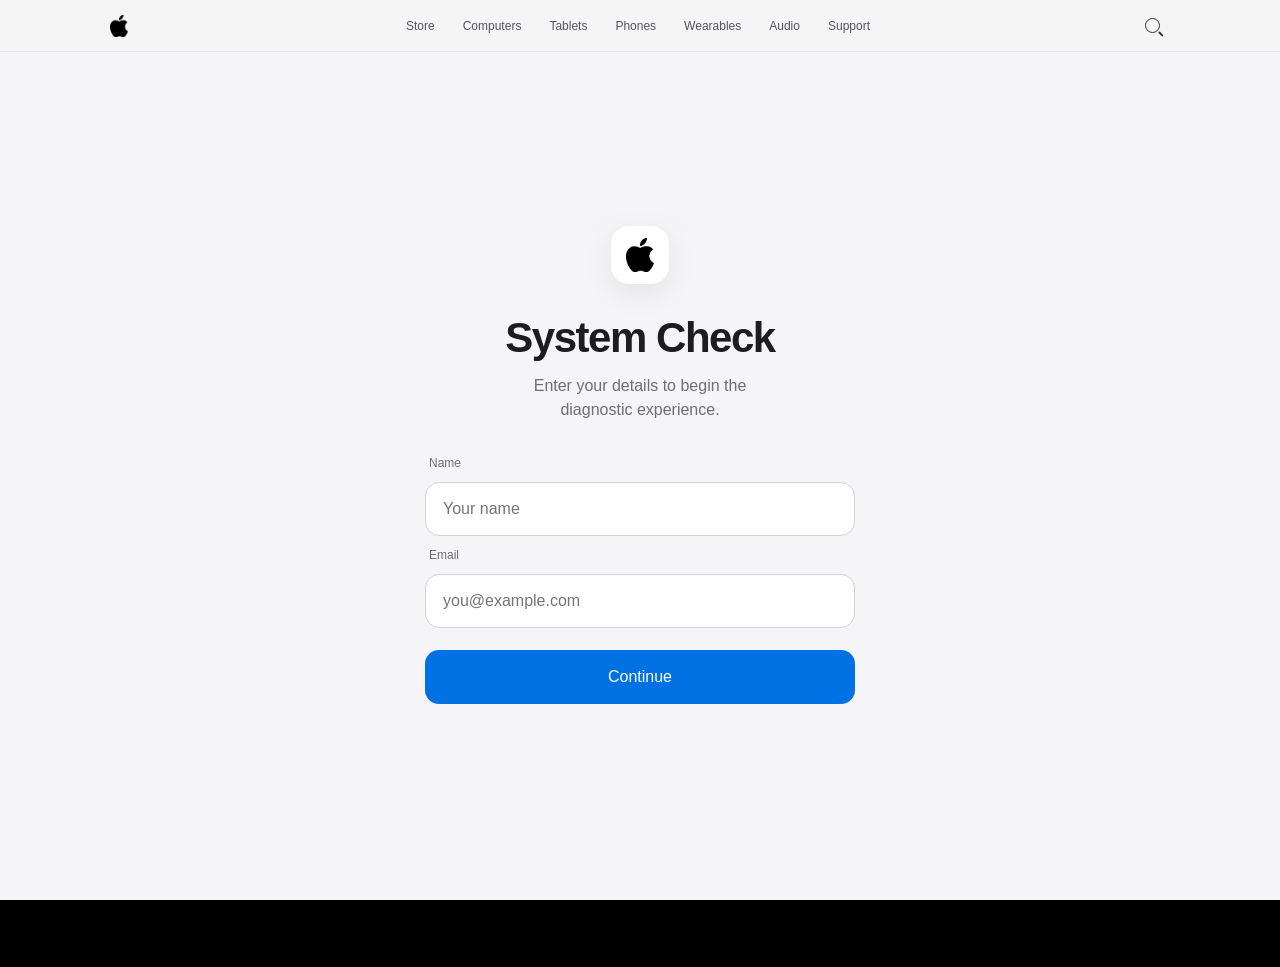
==== ani.html @ 7ab5774b "first commit" ====
<!DOCTYPE html>
<html lang="en">

<head>

<meta charset="UTF-8">
<meta name="viewport" content="width=device-width, initial-scale=1.0">

<title>System Diagnostic</title>

<link rel="icon" type="image/png" href="title.png">


<style>

/* =========================================================
   RESET
========================================================= */

* {
    margin: 0;
    padding: 0;
    box-sizing: border-box;
}

html,
body {
    width: 100%;
    min-height: 100%;
}

body {
    font-family:
        -apple-system,
        BlinkMacSystemFont,
        "SF Pro Display",
        "SF Pro Text",
        "Segoe UI",
        sans-serif;

    background: #000;
    color: #fff;

    overflow-x: hidden;
}


/* =========================================================
   FRONT PAGE / INTRO
========================================================= */

#intro {
    position: fixed;

    inset: 0;

    z-index: 1000;

    display: flex;
    align-items: center;
    justify-content: center;

    background: #f5f5f7;

    color: #1d1d1f;

    transition:
        opacity .8s ease,
        transform 1s cubic-bezier(.22,1,.36,1),
        visibility .8s;

    overflow-y: auto;
}

#intro.hide {
    opacity: 0;

    visibility: hidden;

    transform: scale(1.04);

    pointer-events: none;
}


/* =========================================================
   FRONT PAGE NAVIGATION
========================================================= */

.nav {
    position: absolute;

    top: 0;
    left: 0;
    right: 0;

    z-index: 1100;

    height: 52px;

    background: rgba(245,245,247,.78);

    border-bottom:
        1px solid rgba(0,0,0,.08);

    backdrop-filter: blur(20px);
    -webkit-backdrop-filter: blur(20px);
}

.nav-inner {
    width: min(100%, 1100px);

    height: 100%;

    margin: auto;

    padding: 0 20px;

    display: flex;

    align-items: center;

    justify-content: space-between;
}

.nav .brand {
    display: flex;

    align-items: center;

    width: 30px;

    text-decoration: none;
}

.nav .brand img {
    width: 18px;
    height: 22px;

    object-fit: contain;

    display: block;
}

.nav-links {
    display: flex;

    align-items: center;

    gap: 28px;
}

.nav-links a,
.mobile-menu a {
    color: #55555a;

    text-decoration: none;

    font-size: 12px;

    transition:
        color .2s ease;
}

.nav-links a:hover,
.mobile-menu a:hover {
    color: #000;
}

.nav-actions {
    display: flex;

    align-items: center;

    gap: 4px;
}

.nav-button {
    width: 34px;
    height: 34px;

    border: 0;

    background: transparent;

    display: grid;

    place-items: center;

    cursor: pointer;

    border-radius: 50%;

    transition:
        background .2s ease;
}

.nav-button:hover {
    background: rgba(0,0,0,.06);
}


/* =========================================================
   SEARCH ICON
========================================================= */

.search-icon {
    position: relative;

    width: 15px;
    height: 15px;

    border:
        1.5px solid #333;

    border-radius: 50%;
}

.search-icon::after {
    content: "";

    position: absolute;

    width: 6px;
    height: 1.5px;

    background: #333;

    right: -5px;
    bottom: -2px;

    transform: rotate(45deg);

    border-radius: 2px;
}


/* =========================================================
   MENU ICON
========================================================= */

.menu-icon {
    position: relative;

    width: 17px;
    height: 12px;
}

.menu-icon::before,
.menu-icon::after {
    content: "";

    position: absolute;

    left: 0;

    width: 17px;
    height: 1.5px;

    background: #333;

    border-radius: 2px;

    transition:
        transform .3s ease,
        top .3s ease;
}

.menu-icon::before {
    top: 2px;
}

.menu-icon::after {
    top: 9px;
}


/* MENU OPEN */

.nav-button.active .menu-icon::before {
    top: 5px;

    transform: rotate(45deg);
}

.nav-button.active .menu-icon::after {
    top: 5px;

    transform: rotate(-45deg);
}


/* =========================================================
   MOBILE MENU
========================================================= */

.mobile-menu {
    position: absolute;

    top: 52px;
    left: 0;
    right: 0;

    z-index: 1050;

    background:
        rgba(250,250,252,.97);

    backdrop-filter: blur(25px);
    -webkit-backdrop-filter: blur(25px);

    border-bottom:
        1px solid rgba(0,0,0,.08);

    padding:
        10px 22px 22px;

    display: flex;

    flex-direction: column;

    opacity: 0;

    visibility: hidden;

    transform:
        translateY(-12px);

    pointer-events: none;

    transition:
        opacity .3s ease,
        transform .3s ease,
        visibility .3s ease;
}

.mobile-menu.open {
    opacity: 1;

    visibility: visible;

    transform:
        translateY(0);

    pointer-events: auto;
}

.mobile-menu a {
    padding: 15px 4px;

    font-size: 17px;

    color: #1d1d1f;

    border-bottom:
        1px solid rgba(0,0,0,.07);
}

.mobile-menu a:last-child {
    border-bottom: none;
}


/* =========================================================
   SEARCH PANEL
========================================================= */

.search-panel {
    position: absolute;

    inset: 0;

    z-index: 1200;

    background:
        rgba(245,245,247,.88);

    backdrop-filter: blur(25px);
    -webkit-backdrop-filter: blur(25px);

    opacity: 0;

    visibility: hidden;

    transition:
        opacity .3s ease,
        visibility .3s ease;
}

.search-panel.open {
    opacity: 1;

    visibility: visible;
}

.search-container {
    width: min(100%, 700px);

    margin: auto;

    padding:
        70px 20px 30px;
}

.search-top {
    display: flex;

    align-items: center;

    gap: 10px;
}

.search-input {
    flex: 1;

    height: 52px;

    padding: 0 17px;

    border:
        1px solid #d2d2d7;

    border-radius: 14px;

    outline: none;

    background:
        rgba(255,255,255,.8);

    color: #1d1d1f;

    font-size: 16px;
}

.search-input::placeholder {
    color: #86868b;
}

.search-input:focus {
    border-color: #0071e3;

    box-shadow:
        0 0 0 3px rgba(0,113,227,.10);
}

.close-search {
    width: 42px;
    height: 42px;

    border: 0;

    border-radius: 50%;

    background:
        rgba(0,0,0,.06);

    color: #1d1d1f;

    font-size: 25px;

    cursor: pointer;
}

.search-results {
    padding-top: 20px;

    color: #6e6e73;

    font-size: 13px;
}


/* =========================================================
   INTRO CONTENT
========================================================= */

.intro-inner {
    width: min(90%, 430px);

    text-align: center;

    padding-top: 52px;
}

.intro-symbol {
    width: 58px;
    height: 58px;

    margin: 0 auto 30px;

    border-radius: 18px;

    display: grid;

    place-items: center;

    background: #fff;

    box-shadow:
        0 8px 30px rgba(0,0,0,.08);

    overflow: hidden;
}

.intro-symbol a {
    width: 100%;
    height: 100%;

    display: grid;

    place-items: center;
}

.intro-symbol img {
    width: 34px;
    height: 34px;

    object-fit: contain;

    display: block;
}

.intro-title {
    font-size:
        clamp(30px, 8vw, 42px);

    font-weight: 600;

    letter-spacing: -.035em;

    margin-bottom: 12px;
}

.intro-subtitle {
    color: #6e6e73;

    font-size: 16px;

    line-height: 1.5;

    margin-bottom: 34px;
}

.intro-form {
    display: flex;

    flex-direction: column;

    gap: 12px;

    text-align: left;
}

.input-label {
    font-size: 12px;

    color: #6e6e73;

    margin-left: 4px;
}

.intro-input {
    width: 100%;
    height: 54px;

    border:
        1px solid #d2d2d7;

    border-radius: 14px;

    background:
        rgba(255,255,255,.9);

    padding:
        0 17px;

    font-size: 16px;

    color: #1d1d1f;

    outline: none;

    transition:
        border-color .2s ease,
        box-shadow .2s ease;
}

.intro-input:focus {
    border-color: #0071e3;

    box-shadow:
        0 0 0 3px rgba(0,113,227,.12);
}

.continue-btn {
    width: 100%;
    height: 54px;

    margin-top: 10px;

    border: none;

    border-radius: 14px;

    background: #0071e3;

    color: #fff;

    font-size: 16px;

    font-weight: 500;

    cursor: pointer;

    transition:
        transform .2s ease,
        background .2s ease;
}

.continue-btn:hover {
    background: #0077ed;
}

.continue-btn:active {
    transform: scale(.98);
}

.privacy-note {
    margin-top: 22px;

    color: #86868b;

    font-size: 11px;

    line-height: 1.5;
}


/* =========================================================
   MAIN EXPERIENCE
========================================================= */

#experience {
    min-height: 100dvh;

    background:
        radial-gradient(
            circle at 50% 0%,
            #172033 0%,
            #080b11 38%,
            #030405 100%
        );

    opacity: 0;

    transition:
        opacity 1s ease;

    overflow: hidden;
}

#experience.show {
    opacity: 1;
}

.app {
    width: min(100%, 960px);

    min-height: 100dvh;

    margin: auto;

    padding:
        max(22px, env(safe-area-inset-top))
        18px
        max(30px, env(safe-area-inset-bottom));
}


/* =========================================================
   DIAGNOSTIC HEADER
========================================================= */

.app-header {
    display: flex;

    justify-content: space-between;

    align-items: center;

    padding:
        6px 0 22px;

    border-bottom:
        1px solid rgba(255,255,255,.07);
}

.app-header .brand {
    display: flex;

    align-items: center;

    gap: 10px;

    font-size: 12px;

    font-weight: 600;

    letter-spacing: .12em;

    color: #cfd5df;
}

.brand-icon {
    width: 27px;
    height: 27px;

    border-radius: 8px;

    display: grid;

    place-items: center;

    background:
        rgba(255,255,255,.08);

    font-size: 12px;
}

.session {
    font-family: monospace;

    font-size: 9px;

    color: #687180;
}


/* =========================================================
   WELCOME
========================================================= */

.welcome {
    padding:
        28px 0 20px;
}

.welcome small {
    display: block;

    margin-bottom: 7px;

    color: #697383;

    font-size: 10px;

    text-transform: uppercase;

    letter-spacing: .14em;
}

.welcome h1 {
    font-size:
        clamp(25px, 7vw, 40px);

    font-weight: 600;

    letter-spacing: -.035em;
}

.welcome h1 span {
    color: #dfe5ed;
}


/* =========================================================
   NETWORK
========================================================= */

.network {
    position: relative;

    width: 100%;
    height: 300px;

    border-radius: 24px;

    overflow: hidden;

    background:
        radial-gradient(
            circle at center,
            rgba(52,93,160,.14),
            transparent 60%
        );

    border:
        1px solid rgba(255,255,255,.07);

    box-shadow:
        inset 0 0 50px rgba(0,0,0,.25);
}

#networkCanvas {
    position: absolute;

    inset: 0;

    width: 100%;
    height: 100%;
}

.scanner {
    position: absolute;

    top: 0;

    left: -20%;

    width: 20%;
    height: 100%;

    background:
        linear-gradient(
            90deg,
            transparent,
            rgba(80,150,255,.08),
            rgba(80,150,255,.22),
            rgba(80,150,255,.08),
            transparent
        );

    filter: blur(4px);

    animation:
        scan 3.5s linear infinite;
}

@keyframes scan {

    from {
        left: -25%;
    }

    to {
        left: 105%;
    }

}

.network-label {
    position: absolute;

    left: 16px;
    bottom: 14px;

    font-family: monospace;

    font-size: 9px;

    color: #687384;

    letter-spacing: .1em;
}


/* =========================================================
   CARDS
========================================================= */

.cards {
    display: grid;

    grid-template-columns:
        repeat(2, 1fr);

    gap: 12px;

    margin-top: 12px;
}

.card {
    min-width: 0;

    border-radius: 20px;

    background:
        rgba(255,255,255,.045);

    border:
        1px solid rgba(255,255,255,.065);

    padding: 18px;

    backdrop-filter: blur(20px);

    -webkit-backdrop-filter: blur(20px);
}

.card-title {
    display: flex;

    justify-content: space-between;

    align-items: center;

    margin-bottom: 16px;

    color: #7d8795;

    font-size: 9px;

    font-weight: 600;

    letter-spacing: .13em;
}

.live-dot {
    width: 6px;
    height: 6px;

    border-radius: 50%;

    background: #ff4d4d;

    box-shadow:
        0 0 12px rgba(255,77,77,.8);

    animation:
        pulse 1.2s infinite;
}

@keyframes pulse {

    0%,
    100% {
        opacity: .4;

        transform:
            scale(.8);
    }

    50% {
        opacity: 1;

        transform:
            scale(1.15);
    }

}


/* =========================================================
   LOCATIONS
========================================================= */

.locations-card {
    grid-column: 1 / -1;
}

.location-item {
    display: flex;

    align-items: center;

    gap: 13px;

    padding:
        14px 0;

    border-bottom:
        1px solid rgba(255,255,255,.06);
}

.location-item:last-of-type {
    border-bottom: none;
}

.location-number {
    flex:
        0 0 34px;

    width: 34px;
    height: 34px;

    display: grid;

    place-items: center;

    border-radius: 10px;

    background:
        rgba(255,255,255,.06);

    color: #737d8c;

    font-family: monospace;

    font-size: 10px;
}

.location-info {
    flex: 1;

    min-width: 0;
}

.location-info strong {
    display: block;

    color: #e8ebef;

    font-size: 13px;

    font-weight: 500;

    margin-bottom: 4px;
}

.location-info span {
    display: block;

    color: #697382;

    font-size: 10px;

    white-space: nowrap;

    overflow: hidden;

    text-overflow: ellipsis;
}

.location-status {
    flex-shrink: 0;

    font-family: monospace;

    font-size: 8px;

    letter-spacing: .1em;

    color: #ff5555;
}

.simulation-note {
    margin-top: 12px;

    text-align: center;

    font-size: 9px;

    color: #4e5866;
}


/* =========================================================
   STATUS CARD
========================================================= */

.status-card {
    display: flex;

    flex-direction: column;

    justify-content: space-between;

    min-height: 160px;
}

.status-number {
    font-family: monospace;

    font-size:
        clamp(28px, 7vw, 42px);

    color: #f1f3f6;

    letter-spacing: -.05em;
}

.status-label {
    color: #6d7785;

    font-size: 10px;
}


/* =========================================================
   DIAGNOSTIC LOG
========================================================= */

.log-card {
    grid-column: 1 / -1;
}

.log {
    min-height: 140px;

    max-height: 190px;

    overflow: hidden;

    font-family: monospace;

    font-size: 10px;

    line-height: 1.8;

    color: #7f8997;
}

.log-line {
    animation:
        logIn .3s ease forwards;
}

.log-line.success {
    color: #78dca0;
}

.log-line.warning {
    color: #f1b75c;
}

.log-line.danger {
    color: #ff6464;
}

@keyframes logIn {

    from {
        opacity: 0;

        transform:
            translateY(5px);
    }

    to {
        opacity: 1;

        transform:
            translateY(0);
    }

}


/* =========================================================
   ALERT
========================================================= */

#alertModal {
    position: fixed;

    inset: 0;

    z-index: 900;

    display: flex;

    align-items: center;

    justify-content: center;

    padding: 20px;

    background:
        rgba(0,0,0,.72);

    backdrop-filter: blur(12px);

    -webkit-backdrop-filter: blur(12px);

    opacity: 0;

    visibility: hidden;

    transition:
        opacity .5s ease,
        visibility .5s ease;
}

#alertModal.show {
    opacity: 1;

    visibility: visible;
}

.alert-box {
    width: min(100%, 410px);

    padding:
        30px 24px 24px;

    border-radius: 25px;

    background:
        linear-gradient(
            145deg,
            #171b22,
            #090b0f
        );

    border:
        1px solid rgba(255,80,80,.25);

    box-shadow:
        0 30px 80px rgba(0,0,0,.55);

    text-align: center;

    transform:
        translateY(25px)
        scale(.96);

    transition:
        transform .6s
        cubic-bezier(.22,1,.36,1);
}

#alertModal.show .alert-box {
    transform:
        translateY(0)
        scale(1);
}

.alert-icon {
    width: 64px;
    height: 64px;

    margin:
        0 auto 18px;

    display: grid;

    place-items: center;

    border-radius: 20px;

    background:
        rgba(255,70,70,.1);

    border:
        1px solid rgba(255,70,70,.2);

    color: #ff5656;

    font-size: 27px;

    animation:
        alertPulse 1.5s infinite;
}

@keyframes alertPulse {

    0%,
    100% {
        box-shadow:
            0 0 0 0
            rgba(255,70,70,.15);
    }

    50% {
        box-shadow:
            0 0 0 14px
            rgba(255,70,70,0);
    }

}

.alert-box h2 {
    font-size: 23px;

    margin-bottom: 9px;

    letter-spacing: -.025em;
}

.alert-box p {
    color: #8a94a2;

    font-size: 12px;

    line-height: 1.6;

    margin-bottom: 18px;
}

.fake-location {
    padding: 13px;

    border-radius: 13px;

    background:
        rgba(255,255,255,.045);

    color: #cdd2da;

    font-family: monospace;

    font-size: 10px;

    margin-bottom: 16px;
}

.alert-warning {
    color: #666f7d;

    font-size: 9px;

    line-height: 1.5;

    margin-bottom: 18px;
}

.restart-btn {
    width: 100%;

    height: 48px;

    border: 0;

    border-radius: 13px;

    background: #f2f2f2;

    color: #111;

    font-size: 14px;

    font-weight: 600;

    cursor: pointer;

    transition:
        transform .2s ease;
}

.restart-btn:active {
    transform:
        scale(.97);
}


/* =========================================================
   DESKTOP
========================================================= */

@media (min-width: 700px) {

    .nav-links {
        display: flex;
    }

    #openMenu {
        display: none;
    }

    .mobile-menu {
        display: none;
    }

    .app {
        padding-left: 30px;

        padding-right: 30px;
    }

    .network {
        height: 360px;
    }

    .cards {
        grid-template-columns:
            1fr 1fr 1fr;
    }

    .locations-card {
        grid-column: span 2;
    }

    .log-card {
        grid-column: span 1;
    }

}


/* =========================================================
   MOBILE
========================================================= */

@media (max-width: 699px) {

    .nav-links {
        display: none;
    }

    .nav-inner {
        padding:
            0 15px;
    }

    .app {
        padding-left: 14px;

        padding-right: 14px;
    }

    .app-header {
        padding-bottom: 17px;
    }

    .welcome {
        padding:
            22px 2px 16px;
    }

    .network {
        height: 270px;

        border-radius: 20px;
    }

    .cards {
        grid-template-columns: 1fr;
    }

    .locations-card,
    .log-card {
        grid-column: auto;
    }

    .status-card {
        min-height: 130px;
    }

    .location-item {
        gap: 10px;
    }

    .location-number {
        flex-basis: 31px;

        width: 31px;
        height: 31px;
    }

    .location-status {
        font-size: 7px;
    }

    .intro-inner {
        width:
            min(88%, 400px);

        padding-top: 52px;
    }

    .intro-title {
        font-size: 32px;
    }

}


/* =========================================================
   REDUCED MOTION
========================================================= */

@media (prefers-reduced-motion: reduce) {

    *,
    *::before,
    *::after {

        animation-duration:
            .01ms !important;

        animation-iteration-count:
            1 !important;

        transition-duration:
            .01ms !important;
    }

}

</style>

</head>


<body>


<!-- =======================================================
     FRONT PAGE
======================================================= -->

<section id="intro">


    <!-- =====================================================
         FRONT PAGE NAVIGATION
    ====================================================== -->

    <nav class="nav">

        <div class="nav-inner">


            <!-- LOGO -->

            <a
                href="index.html"
                class="brand"
            >

                <img
                    src="logo-1.png"
                    alt="Logo"
                >

            </a>


            <!-- DESKTOP MENU -->

            <div class="nav-links">

                <a href="index.html">Store</a>

                <a href="laptop.html">Computers</a>

                <a href="tablet.html">Tablets</a>

                <a href="phone.html">Phones</a>

                <a href="#">Wearables</a>

                <a href="#">Audio</a>

                <a href="support.htmls">Support</a>

            </div>


            <!-- ACTIONS -->

            <div class="nav-actions">


                <!-- SEARCH -->

                <button
                    class="nav-button"
                    id="openSearch"
                    type="button"
                    aria-label="Search"
                >

                    <span class="search-icon"></span>

                </button>


                <!-- MOBILE MENU -->

                <button
                    class="nav-button"
                    id="openMenu"
                    type="button"
                    aria-label="Menu"
                    aria-expanded="false"
                    aria-controls="mobileMenu"
                >

                    <span class="menu-icon"></span>

                </button>


            </div>

        </div>

    </nav>



    <!-- =====================================================
         MOBILE MENU
    ====================================================== -->

    <div
        class="mobile-menu"
        id="mobileMenu"
    >

        <a href="#">Store</a>

        <a href="#">Computers</a>

        <a href="#">Tablets</a>

        <a href="#">Phones</a>

        <a href="#">Wearables</a>

        <a href="#">Audio</a>

        <a href="#">Support</a>

    </div>



    <!-- =====================================================
         SEARCH
    ====================================================== -->

    <div
        class="search-panel"
        id="searchPanel"
        aria-hidden="true"
    >

        <div class="search-container">

            <div class="search-top">

                <input
                    type="text"
                    id="siteSearch"
                    class="search-input"
                    placeholder="Search Phone Support"
                    autocomplete="off"
                    aria-label="Search Phone Support"
                >


                <button
                    class="close-search"
                    id="closeSearch"
                    type="button"
                    aria-label="Close search"
                >

                    ×

                </button>

            </div>


            <div
                class="search-results"
                id="searchResults"
            ></div>

        </div>

    </div>



    <!-- =====================================================
         INTRO CONTENT
    ====================================================== -->

    <div class="intro-inner">


        <div class="intro-symbol">

            <a href="index.html">

                <img
                    src="logo-1.png"
                    alt="Logo"
                >

            </a>

        </div>


        <h1 class="intro-title">

            System Check

        </h1>


        <p class="intro-subtitle">

            Enter your details to begin the<br>

            diagnostic experience.

        </p>


        <form
            class="intro-form"
            id="introForm"
        >


            <label
                class="input-label"
                for="name"
            >

                Name

            </label>


            <input
                id="name"
                class="intro-input"
                type="text"
                placeholder="Your name"
                autocomplete="name"
                required
            >


            <label
                class="input-label"
                for="email"
            >

                Email

            </label>


            <input
                id="email"
                class="intro-input"
                type="email"
                placeholder="you@example.com"
                autocomplete="email"
                required
            >


            <button
                class="continue-btn"
                type="submit"
            >

                Continue

            </button>


        </form>


        <p class="privacy-note"></p>

    </div>

</section>



<!-- =======================================================
     MAIN DIAGNOSTIC EXPERIENCE
======================================================= -->

<section id="experience">

    <main class="app">


        <!-- DIAGNOSTIC HEADER -->

        <header class="app-header">

            <div class="brand">

                <div class="brand-icon">

                    ◉

                </div>

                DIAGNOSTIC

            </div>


            <div
                class="session"
                id="sessionId"
            >

                SESSION ------

            </div>

        </header>



        <!-- WELCOME -->

        <section class="welcome">

            <small>

                Secure environment initialized

            </small>


            <h1>

                Hello,

                <span id="welcomeName">

                    User

                </span>

            </h1>

        </section>



        <!-- NETWORK -->

        <section class="network">

            <canvas
                id="networkCanvas"
            ></canvas>

            <div class="scanner"></div>

            <div class="network-label">

                LIVE NETWORK ANALYSIS

            </div>

        </section>



        <!-- CARDS -->

        <section class="cards">


            <!-- LOCATIONS -->

            <div class="card locations-card">

                <div class="card-title">

                    <span>

                        ACCESS LOCATIONS

                    </span>


                    <span
                        class="live-dot"
                    ></span>

                </div>


                <div
                    id="locations"
                ></div>


                <div class="simulation-note">

                    Simulated activity —
                    locations shown are fictional

                </div>

            </div>



            <!-- STATUS -->

            <div class="card status-card">

                <div class="card-title">

                    SYSTEM STATUS

                </div>


                <div
                    class="status-number"
                    id="statusNumber"
                >

                    100%

                </div>


                <div class="status-label">

                    Diagnostic coverage

                </div>

            </div>



            <!-- LOG -->

            <div class="card log-card">

                <div class="card-title">

                    DIAGNOSTIC STREAM

                </div>


                <div
                    class="log"
                    id="log"
                ></div>

            </div>


        </section>

    </main>

</section>



<!-- =======================================================
     ALERT MODAL
======================================================= -->

<div id="alertModal">

    <div class="alert-box">


        <div class="alert-icon">

            !

        </div>


        <h2>

            Your ID has been compromised

        </h2>


        <p>

            Multiple suspicious access events
            were detected during the
            diagnostic simulation.

        </p>


        <div class="fake-location">

            SIMULATED SOURCE<br>

            <strong>

                Austin, Texas, USA

            </strong>

        </div>


        <div class="alert-warning">

            No real account, IP address,
            device location, or personal
            information was accessed.
            This is a visual prank simulation.

        </div>


        <button
            class="restart-btn"
            id="restartBtn"
            type="button"
        >

            Run Again

        </button>


    </div>

</div>



<script>


/* =========================================================
   NAVIGATION MENU
========================================================= */

const openMenu =
    document.getElementById(
        "openMenu"
    );

const mobileMenu =
    document.getElementById(
        "mobileMenu"
    );


openMenu.addEventListener(
    "click",
    function () {

        const isOpen =
            mobileMenu.classList.toggle(
                "open"
            );


        openMenu.classList.toggle(
            "active",
            isOpen
        );


        openMenu.setAttribute(
            "aria-expanded",
            isOpen
        );

    }
);


/* CLOSE MENU WHEN LINK IS CLICKED */

const mobileLinks =
    mobileMenu.querySelectorAll(
        "a"
    );


mobileLinks.forEach(
    link => {

        link.addEventListener(
            "click",
            function () {

                mobileMenu.classList.remove(
                    "open"
                );


                openMenu.classList.remove(
                    "active"
                );


                openMenu.setAttribute(
                    "aria-expanded",
                    "false"
                );

            }
        );

    }
);



/* =========================================================
   SEARCH
========================================================= */

const openSearch =
    document.getElementById(
        "openSearch"
    );

const searchPanel =
    document.getElementById(
        "searchPanel"
    );

const closeSearch =
    document.getElementById(
        "closeSearch"
    );

const siteSearch =
    document.getElementById(
        "siteSearch"
    );


openSearch.addEventListener(
    "click",
    function () {

        searchPanel.classList.add(
            "open"
        );


        searchPanel.setAttribute(
            "aria-hidden",
            "false"
        );


        setTimeout(
            () => {

                siteSearch.focus();

            },
            200
        );

    }
);


closeSearch.addEventListener(
    "click",
    function () {

        searchPanel.classList.remove(
            "open"
        );


        searchPanel.setAttribute(
            "aria-hidden",
            "true"
        );

    }
);



/* =========================================================
   ESC KEY
========================================================= */

document.addEventListener(
    "keydown",
    function (event) {

        if (event.key === "Escape") {


            searchPanel.classList.remove(
                "open"
            );


            searchPanel.setAttribute(
                "aria-hidden",
                "true"
            );


            mobileMenu.classList.remove(
                "open"
            );


            openMenu.classList.remove(
                "active"
            );


            openMenu.setAttribute(
                "aria-expanded",
                "false"
            );

        }

    }
);



/* =========================================================
   FIXED SIMULATED LOCATIONS
========================================================= */

const locations = [

    {
        city:
            "Tokyo, Japan",

        address:
            "7 Sakura Avenue, Shibuya"
    },


    {
        city:
            "Zurich, Switzerland",

        address:
            "24 Alpine Street, Zurich"
    },


    {
        city:
            "Singapore",

        address:
            "18 Marina View, Singapore"
    },


    {
        city:
            "Austin, Texas, USA",

        address:
            "41 Aurora Drive, Austin"
    }

];



/* =========================================================
   ELEMENTS
========================================================= */

const intro =
    document.getElementById(
        "intro"
    );

const experience =
    document.getElementById(
        "experience"
    );

const introForm =
    document.getElementById(
        "introForm"
    );

const nameInput =
    document.getElementById(
        "name"
    );

const emailInput =
    document.getElementById(
        "email"
    );

const welcomeName =
    document.getElementById(
        "welcomeName"
    );

const locationsContainer =
    document.getElementById(
        "locations"
    );

const logContainer =
    document.getElementById(
        "log"
    );

const statusNumber =
    document.getElementById(
        "statusNumber"
    );

const sessionId =
    document.getElementById(
        "sessionId"
    );

const alertModal =
    document.getElementById(
        "alertModal"
    );

const restartBtn =
    document.getElementById(
        "restartBtn"
    );



/* =========================================================
   TIMERS
========================================================= */

let timers = [];



/* =========================================================
   CREATE SESSION ID
========================================================= */

function createSession() {

    const chars =
        "ABCDEFGHJKLMNPQRSTUVWXYZ23456789";

    let result = "";


    for (
        let i = 0;
        i < 8;
        i++
    ) {

        result +=
            chars[
                Math.floor(
                    Math.random() *
                    chars.length
                )
            ];

    }


    sessionId.textContent =
        "SESSION " + result;

}



/* =========================================================
   DISPLAY FIXED LOCATIONS
========================================================= */

function showLocations() {

    locationsContainer.innerHTML =
        locations.map(
            (location, index) => {

                return `

                    <div class="location-item">

                        <div class="location-number">

                            0${index + 1}

                        </div>


                        <div class="location-info">

                            <strong>

                                ${location.city}

                            </strong>


                            <span>

                                ${location.address}

                            </span>

                        </div>


                        <div class="location-status">

                            DETECTED

                        </div>

                    </div>

                `;

            }
        ).join("");

}



/* =========================================================
   DIAGNOSTIC LOG
========================================================= */

const diagnosticMessages = [

    [
        "Initializing secure environment...",
        ""
    ],

    [
        "Scanning active connections...",
        ""
    ],

    [
        "Analyzing network nodes...",
        ""
    ],

    [
        "Checking authentication tokens...",
        ""
    ],

    [
        "External connection detected.",
        "warning"
    ],

    [
        "Mapping access locations...",
        ""
    ],

    [
        "4 remote sources identified.",
        "warning"
    ],

    [
        "Checking session integrity...",
        ""
    ],

    [
        "Unauthorized pattern detected.",
        "danger"
    ],

    [
        "Security event recorded.",
        "danger"
    ]

];


function addLog(
    message,
    type = ""
) {

    const line =
        document.createElement(
            "div"
        );


    line.className =
        "log-line " + type;


    const time =
        new Date().toLocaleTimeString(
            [],
            {
                hour: "2-digit",

                minute: "2-digit",

                second: "2-digit"
            }
        );


    line.textContent =
        `[${time}] ${message}`;


    logContainer.appendChild(
        line
    );


    logContainer.scrollTop =
        logContainer.scrollHeight;

}



/* =========================================================
   START DIAGNOSTIC
========================================================= */

function startDiagnostic() {

    timers.forEach(
        clearTimeout
    );

    timers = [];


    logContainer.innerHTML =
        "";


    statusNumber.textContent =
        "100%";


    createSession();


    showLocations();


    diagnosticMessages.forEach(
        (item, index) => {

            const timer =
                setTimeout(
                    () => {

                        addLog(
                            item[0],
                            item[1]
                        );

                    },
                    700 * index
                );


            timers.push(
                timer
            );

        }
    );


    /* SECURITY ALERT */

    const alertTimer =
        setTimeout(
            () => {

                addLog(
                    "CRITICAL SECURITY EVENT.",
                    "danger"
                );


                statusNumber.textContent =
                    "0%";


                alertModal.classList.add(
                    "show"
                );

            },
            7600
        );


    timers.push(
        alertTimer
    );

}



/* =========================================================
   START EXPERIENCE
========================================================= */

function startExperience() {

    const userName =
        nameInput.value.trim();


    welcomeName.textContent =
        userName || "User";


    /* CLOSE MOBILE MENU */

    mobileMenu.classList.remove(
        "open"
    );


    openMenu.classList.remove(
        "active"
    );


    openMenu.setAttribute(
        "aria-expanded",
        "false"
    );


    /* CLOSE SEARCH */

    searchPanel.classList.remove(
        "open"
    );


    searchPanel.setAttribute(
        "aria-hidden",
        "true"
    );


    /* HIDE ENTIRE FRONT PAGE */

    intro.classList.add(
        "hide"
    );


    setTimeout(
        () => {

            experience.classList.add(
                "show"
            );


            startDiagnostic();

        },
        500
    );

}



/* =========================================================
   FORM SUBMIT
========================================================= */

introForm.addEventListener(
    "submit",
    function (event) {

        event.preventDefault();

        startExperience();

    }
);



/* =========================================================
   RESTART
========================================================= */

restartBtn.addEventListener(
    "click",
    function () {

        alertModal.classList.remove(
            "show"
        );


        experience.classList.remove(
            "show"
        );


        setTimeout(
            () => {

                intro.classList.remove(
                    "hide"
                );


                nameInput.focus();

            },
            500
        );

    }
);



/* =========================================================
   ANIMATED NETWORK CANVAS
========================================================= */

const canvas =
    document.getElementById(
        "networkCanvas"
    );

const ctx =
    canvas.getContext(
        "2d"
    );

let nodes = [];



function resizeCanvas() {

    const rect =
        canvas.getBoundingClientRect();


    const ratio =
        window.devicePixelRatio || 1;


    canvas.width =
        rect.width * ratio;


    canvas.height =
        rect.height * ratio;


    ctx.setTransform(
        ratio,
        0,
        0,
        ratio,
        0,
        0
    );


    createNodes();

}



function createNodes() {

    const width =
        canvas.clientWidth;

    const height =
        canvas.clientHeight;


    nodes = [];


    const count =
        window.innerWidth < 600
            ? 18
            : 28;


    for (
        let i = 0;
        i < count;
        i++
    ) {

        nodes.push({

            x:
                Math.random() *
                width,

            y:
                Math.random() *
                height,

            vx:
                (Math.random() - .5)
                * .35,

            vy:
                (Math.random() - .5)
                * .35,

            radius:
                Math.random() *
                1.8 + 1

        });

    }

}



function drawNetwork() {

    const width =
        canvas.clientWidth;

    const height =
        canvas.clientHeight;


    ctx.clearRect(
        0,
        0,
        width,
        height
    );


    /* CONNECTIONS */

    for (
        let i = 0;
        i < nodes.length;
        i++
    ) {

        for (
            let j = i + 1;
            j < nodes.length;
            j++
        ) {

            const a =
                nodes[i];

            const b =
                nodes[j];


            const dx =
                a.x - b.x;

            const dy =
                a.y - b.y;


            const distance =
                Math.sqrt(
                    dx * dx +
                    dy * dy
                );


            if (
                distance < 115
            ) {

                const opacity =
                    1 -
                    distance / 115;


                ctx.beginPath();


                ctx.moveTo(
                    a.x,
                    a.y
                );


                ctx.lineTo(
                    b.x,
                    b.y
                );


                ctx.strokeStyle =
                    `rgba(
                        100,
                        140,
                        190,
                        ${opacity * .25}
                    )`;


                ctx.lineWidth =
                    .7;


                ctx.stroke();

            }

        }

    }


    /* NODES */

    nodes.forEach(
        node => {

            node.x += node.vx;

            node.y += node.vy;


            if (
                node.x < 0 ||
                node.x > width
            ) {

                node.vx *= -1;

            }


            if (
                node.y < 0 ||
                node.y > height
            ) {

                node.vy *= -1;

            }


            ctx.beginPath();


            ctx.arc(
                node.x,
                node.y,
                node.radius,
                0,
                Math.PI * 2
            );


            ctx.fillStyle =
                "rgba(120,165,220,.65)";


            ctx.fill();

        }
    );


    /* CENTRAL NODE */

    const cx =
        width / 2;

    const cy =
        height / 2;


    const pulse =
        8 +
        Math.sin(
            Date.now() / 350
        ) * 2;


    ctx.beginPath();


    ctx.arc(
        cx,
        cy,
        pulse,
        0,
        Math.PI * 2
    );


    ctx.fillStyle =
        "rgba(255,70,70,.10)";


    ctx.fill();


    ctx.beginPath();


    ctx.arc(
        cx,
        cy,
        3.5,
        0,
        Math.PI * 2
    );


    ctx.fillStyle =
        "#ff5555";


    ctx.fill();


    requestAnimationFrame(
        drawNetwork
    );

}



window.addEventListener(
    "resize",
    resizeCanvas
);


resizeCanvas();

drawNetwork();


</script>

</body>

</html>
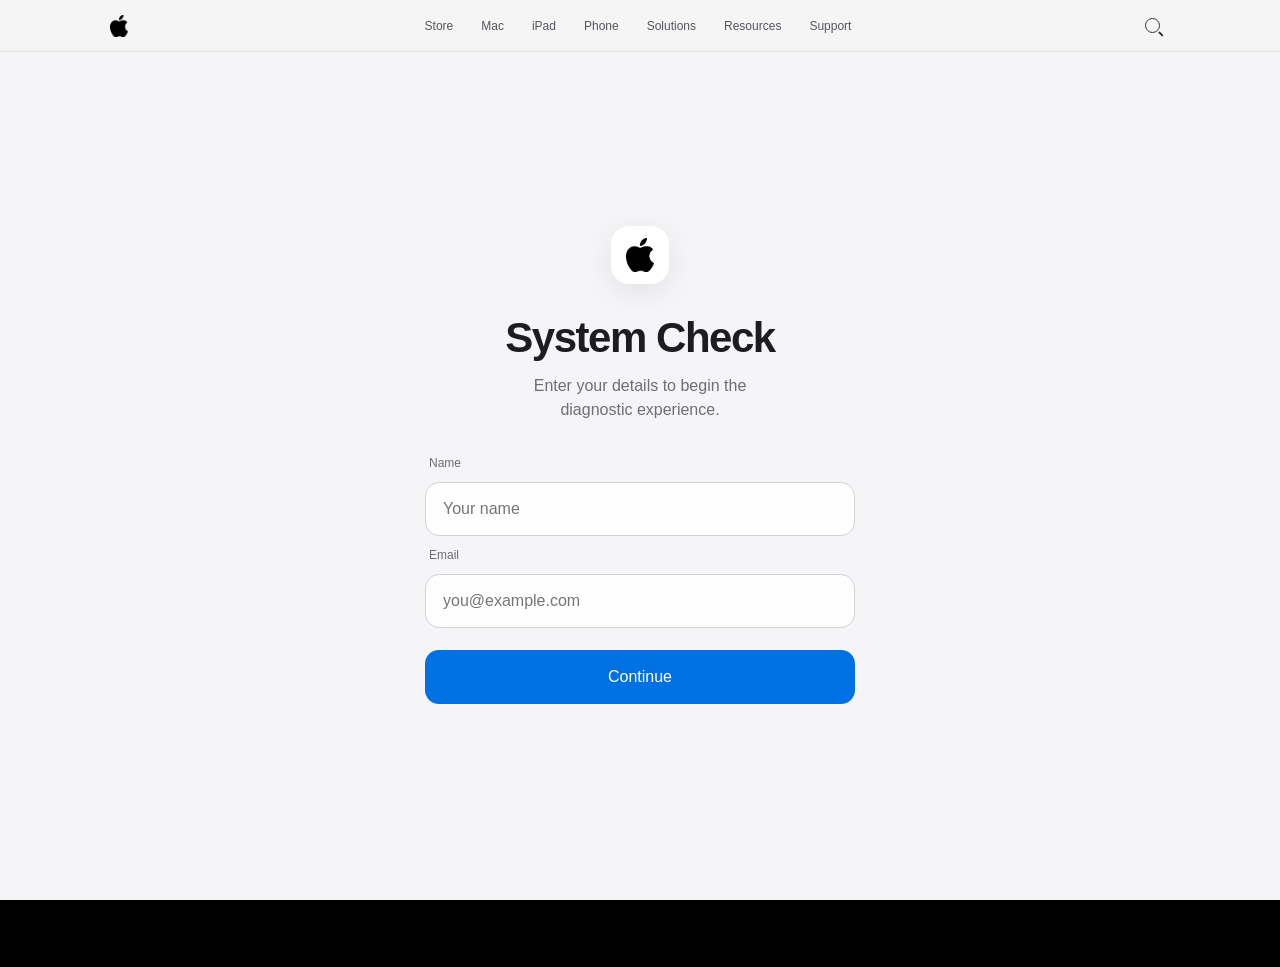
==== commit 6aea0552: "updated html file" ====
--- a/ani.html
+++ b/ani.html
@@ -3,1491 +3,1474 @@
 
 <head>
 
-<meta charset="UTF-8">
-<meta name="viewport" content="width=device-width, initial-scale=1.0">
-
-<title>System Diagnostic</title>
-
-<link rel="icon" type="image/png" href="title.png">
-
-
-<style>
-
-/* =========================================================
+    <meta charset="UTF-8">
+    <meta name="viewport" content="width=device-width, initial-scale=1.0">
+
+    <title>System Diagnostic</title>
+
+    <link rel="icon" type="image/png" href="title.png">
+
+
+    <style>
+        /* =========================================================
    RESET
 ========================================================= */
 
-* {
-    margin: 0;
-    padding: 0;
-    box-sizing: border-box;
-}
-
-html,
-body {
-    width: 100%;
-    min-height: 100%;
-}
-
-body {
-    font-family:
-        -apple-system,
-        BlinkMacSystemFont,
-        "SF Pro Display",
-        "SF Pro Text",
-        "Segoe UI",
-        sans-serif;
-
-    background: #000;
-    color: #fff;
-
-    overflow-x: hidden;
-}
-
-
-/* =========================================================
+        * {
+            margin: 0;
+            padding: 0;
+            box-sizing: border-box;
+        }
+
+        html,
+        body {
+            width: 100%;
+            min-height: 100%;
+        }
+
+        body {
+            font-family:
+                -apple-system,
+                BlinkMacSystemFont,
+                "SF Pro Display",
+                "SF Pro Text",
+                "Segoe UI",
+                sans-serif;
+
+            background: #000;
+            color: #fff;
+
+            overflow-x: hidden;
+        }
+
+
+        /* =========================================================
    FRONT PAGE / INTRO
 ========================================================= */
 
-#intro {
-    position: fixed;
-
-    inset: 0;
-
-    z-index: 1000;
-
-    display: flex;
-    align-items: center;
-    justify-content: center;
-
-    background: #f5f5f7;
-
-    color: #1d1d1f;
-
-    transition:
-        opacity .8s ease,
-        transform 1s cubic-bezier(.22,1,.36,1),
-        visibility .8s;
-
-    overflow-y: auto;
-}
-
-#intro.hide {
-    opacity: 0;
-
-    visibility: hidden;
-
-    transform: scale(1.04);
-
-    pointer-events: none;
-}
-
-
-/* =========================================================
+        #intro {
+            position: fixed;
+
+            inset: 0;
+
+            z-index: 1000;
+
+            display: flex;
+            align-items: center;
+            justify-content: center;
+
+            background: #f5f5f7;
+
+            color: #1d1d1f;
+
+            transition:
+                opacity .8s ease,
+                transform 1s cubic-bezier(.22, 1, .36, 1),
+                visibility .8s;
+
+            overflow-y: auto;
+        }
+
+        #intro.hide {
+            opacity: 0;
+
+            visibility: hidden;
+
+            transform: scale(1.04);
+
+            pointer-events: none;
+        }
+
+
+        /* =========================================================
    FRONT PAGE NAVIGATION
 ========================================================= */
 
-.nav {
-    position: absolute;
-
-    top: 0;
-    left: 0;
-    right: 0;
-
-    z-index: 1100;
-
-    height: 52px;
-
-    background: rgba(245,245,247,.78);
-
-    border-bottom:
-        1px solid rgba(0,0,0,.08);
-
-    backdrop-filter: blur(20px);
-    -webkit-backdrop-filter: blur(20px);
-}
-
-.nav-inner {
-    width: min(100%, 1100px);
-
-    height: 100%;
-
-    margin: auto;
-
-    padding: 0 20px;
-
-    display: flex;
-
-    align-items: center;
-
-    justify-content: space-between;
-}
-
-.nav .brand {
-    display: flex;
-
-    align-items: center;
-
-    width: 30px;
-
-    text-decoration: none;
-}
-
-.nav .brand img {
-    width: 18px;
-    height: 22px;
-
-    object-fit: contain;
-
-    display: block;
-}
-
-.nav-links {
-    display: flex;
-
-    align-items: center;
-
-    gap: 28px;
-}
-
-.nav-links a,
-.mobile-menu a {
-    color: #55555a;
-
-    text-decoration: none;
-
-    font-size: 12px;
-
-    transition:
-        color .2s ease;
-}
-
-.nav-links a:hover,
-.mobile-menu a:hover {
-    color: #000;
-}
-
-.nav-actions {
-    display: flex;
-
-    align-items: center;
-
-    gap: 4px;
-}
-
-.nav-button {
-    width: 34px;
-    height: 34px;
-
-    border: 0;
-
-    background: transparent;
-
-    display: grid;
-
-    place-items: center;
-
-    cursor: pointer;
-
-    border-radius: 50%;
-
-    transition:
-        background .2s ease;
-}
-
-.nav-button:hover {
-    background: rgba(0,0,0,.06);
-}
-
-
-/* =========================================================
+        .nav {
+            position: absolute;
+
+            top: 0;
+            left: 0;
+            right: 0;
+
+            z-index: 1100;
+
+            height: 52px;
+
+            background: rgba(245, 245, 247, .78);
+
+            border-bottom:
+                1px solid rgba(0, 0, 0, .08);
+
+            backdrop-filter: blur(20px);
+            -webkit-backdrop-filter: blur(20px);
+        }
+
+        .nav-inner {
+            width: min(100%, 1100px);
+
+            height: 100%;
+
+            margin: auto;
+
+            padding: 0 20px;
+
+            display: flex;
+
+            align-items: center;
+
+            justify-content: space-between;
+        }
+
+        .nav .brand {
+            display: flex;
+
+            align-items: center;
+
+            width: 30px;
+
+            text-decoration: none;
+        }
+
+        .nav .brand img {
+            width: 18px;
+            height: 22px;
+
+            object-fit: contain;
+
+            display: block;
+        }
+
+        .nav-links {
+            display: flex;
+
+            align-items: center;
+
+            gap: 28px;
+        }
+
+        .nav-links a,
+        .mobile-menu a {
+            color: #55555a;
+
+            text-decoration: none;
+
+            font-size: 12px;
+
+            transition:
+                color .2s ease;
+        }
+
+        .nav-links a:hover,
+        .mobile-menu a:hover {
+            color: #000;
+        }
+
+        .nav-actions {
+            display: flex;
+
+            align-items: center;
+
+            gap: 4px;
+        }
+
+        .nav-button {
+            width: 34px;
+            height: 34px;
+
+            border: 0;
+
+            background: transparent;
+
+            display: grid;
+
+            place-items: center;
+
+            cursor: pointer;
+
+            border-radius: 50%;
+
+            transition:
+                background .2s ease;
+        }
+
+        .nav-button:hover {
+            background: rgba(0, 0, 0, .06);
+        }
+
+
+        /* =========================================================
    SEARCH ICON
 ========================================================= */
 
-.search-icon {
-    position: relative;
-
-    width: 15px;
-    height: 15px;
-
-    border:
-        1.5px solid #333;
-
-    border-radius: 50%;
-}
-
-.search-icon::after {
-    content: "";
-
-    position: absolute;
-
-    width: 6px;
-    height: 1.5px;
-
-    background: #333;
-
-    right: -5px;
-    bottom: -2px;
-
-    transform: rotate(45deg);
-
-    border-radius: 2px;
-}
-
-
-/* =========================================================
+        .search-icon {
+            position: relative;
+
+            width: 15px;
+            height: 15px;
+
+            border:
+                1.5px solid #333;
+
+            border-radius: 50%;
+        }
+
+        .search-icon::after {
+            content: "";
+
+            position: absolute;
+
+            width: 6px;
+            height: 1.5px;
+
+            background: #333;
+
+            right: -5px;
+            bottom: -2px;
+
+            transform: rotate(45deg);
+
+            border-radius: 2px;
+        }
+
+
+        /* =========================================================
    MENU ICON
 ========================================================= */
 
-.menu-icon {
-    position: relative;
-
-    width: 17px;
-    height: 12px;
-}
-
-.menu-icon::before,
-.menu-icon::after {
-    content: "";
-
-    position: absolute;
-
-    left: 0;
-
-    width: 17px;
-    height: 1.5px;
-
-    background: #333;
-
-    border-radius: 2px;
-
-    transition:
-        transform .3s ease,
-        top .3s ease;
-}
-
-.menu-icon::before {
-    top: 2px;
-}
-
-.menu-icon::after {
-    top: 9px;
-}
-
-
-/* MENU OPEN */
-
-.nav-button.active .menu-icon::before {
-    top: 5px;
-
-    transform: rotate(45deg);
-}
-
-.nav-button.active .menu-icon::after {
-    top: 5px;
-
-    transform: rotate(-45deg);
-}
-
-
-/* =========================================================
+        .menu-icon {
+            position: relative;
+
+            width: 17px;
+            height: 12px;
+        }
+
+        .menu-icon::before,
+        .menu-icon::after {
+            content: "";
+
+            position: absolute;
+
+            left: 0;
+
+            width: 17px;
+            height: 1.5px;
+
+            background: #333;
+
+            border-radius: 2px;
+
+            transition:
+                transform .3s ease,
+                top .3s ease;
+        }
+
+        .menu-icon::before {
+            top: 2px;
+        }
+
+        .menu-icon::after {
+            top: 9px;
+        }
+
+
+        /* MENU OPEN */
+
+        .nav-button.active .menu-icon::before {
+            top: 5px;
+
+            transform: rotate(45deg);
+        }
+
+        .nav-button.active .menu-icon::after {
+            top: 5px;
+
+            transform: rotate(-45deg);
+        }
+
+
+        /* =========================================================
    MOBILE MENU
 ========================================================= */
 
-.mobile-menu {
-    position: absolute;
-
-    top: 52px;
-    left: 0;
-    right: 0;
-
-    z-index: 1050;
-
-    background:
-        rgba(250,250,252,.97);
-
-    backdrop-filter: blur(25px);
-    -webkit-backdrop-filter: blur(25px);
-
-    border-bottom:
-        1px solid rgba(0,0,0,.08);
-
-    padding:
-        10px 22px 22px;
-
-    display: flex;
-
-    flex-direction: column;
-
-    opacity: 0;
-
-    visibility: hidden;
-
-    transform:
-        translateY(-12px);
-
-    pointer-events: none;
-
-    transition:
-        opacity .3s ease,
-        transform .3s ease,
-        visibility .3s ease;
-}
-
-.mobile-menu.open {
-    opacity: 1;
-
-    visibility: visible;
-
-    transform:
-        translateY(0);
-
-    pointer-events: auto;
-}
-
-.mobile-menu a {
-    padding: 15px 4px;
-
-    font-size: 17px;
-
-    color: #1d1d1f;
-
-    border-bottom:
-        1px solid rgba(0,0,0,.07);
-}
-
-.mobile-menu a:last-child {
-    border-bottom: none;
-}
-
-
-/* =========================================================
+        .mobile-menu {
+            position: absolute;
+
+            top: 52px;
+            left: 0;
+            right: 0;
+
+            z-index: 1050;
+
+            background:
+                rgba(250, 250, 252, .97);
+
+            backdrop-filter: blur(25px);
+            -webkit-backdrop-filter: blur(25px);
+
+            border-bottom:
+                1px solid rgba(0, 0, 0, .08);
+
+            padding:
+                10px 22px 22px;
+
+            display: flex;
+
+            flex-direction: column;
+
+            opacity: 0;
+
+            visibility: hidden;
+
+            transform:
+                translateY(-12px);
+
+            pointer-events: none;
+
+            transition:
+                opacity .3s ease,
+                transform .3s ease,
+                visibility .3s ease;
+        }
+
+        .mobile-menu.open {
+            opacity: 1;
+
+            visibility: visible;
+
+            transform:
+                translateY(0);
+
+            pointer-events: auto;
+        }
+
+        .mobile-menu a {
+            padding: 15px 4px;
+
+            font-size: 17px;
+
+            color: #1d1d1f;
+
+            border-bottom:
+                1px solid rgba(0, 0, 0, .07);
+        }
+
+        .mobile-menu a:last-child {
+            border-bottom: none;
+        }
+
+
+        /* =========================================================
    SEARCH PANEL
 ========================================================= */
 
-.search-panel {
-    position: absolute;
-
-    inset: 0;
-
-    z-index: 1200;
-
-    background:
-        rgba(245,245,247,.88);
-
-    backdrop-filter: blur(25px);
-    -webkit-backdrop-filter: blur(25px);
-
-    opacity: 0;
-
-    visibility: hidden;
-
-    transition:
-        opacity .3s ease,
-        visibility .3s ease;
-}
-
-.search-panel.open {
-    opacity: 1;
-
-    visibility: visible;
-}
-
-.search-container {
-    width: min(100%, 700px);
-
-    margin: auto;
-
-    padding:
-        70px 20px 30px;
-}
-
-.search-top {
-    display: flex;
-
-    align-items: center;
-
-    gap: 10px;
-}
-
-.search-input {
-    flex: 1;
-
-    height: 52px;
-
-    padding: 0 17px;
-
-    border:
-        1px solid #d2d2d7;
-
-    border-radius: 14px;
-
-    outline: none;
-
-    background:
-        rgba(255,255,255,.8);
-
-    color: #1d1d1f;
-
-    font-size: 16px;
-}
-
-.search-input::placeholder {
-    color: #86868b;
-}
-
-.search-input:focus {
-    border-color: #0071e3;
-
-    box-shadow:
-        0 0 0 3px rgba(0,113,227,.10);
-}
-
-.close-search {
-    width: 42px;
-    height: 42px;
-
-    border: 0;
-
-    border-radius: 50%;
-
-    background:
-        rgba(0,0,0,.06);
-
-    color: #1d1d1f;
-
-    font-size: 25px;
-
-    cursor: pointer;
-}
-
-.search-results {
-    padding-top: 20px;
-
-    color: #6e6e73;
-
-    font-size: 13px;
-}
-
-
-/* =========================================================
+        .search-panel {
+            position: absolute;
+
+            inset: 0;
+
+            z-index: 1200;
+
+            background:
+                rgba(245, 245, 247, .88);
+
+            backdrop-filter: blur(25px);
+            -webkit-backdrop-filter: blur(25px);
+
+            opacity: 0;
+
+            visibility: hidden;
+
+            transition:
+                opacity .3s ease,
+                visibility .3s ease;
+        }
+
+        .search-panel.open {
+            opacity: 1;
+
+            visibility: visible;
+        }
+
+        .search-container {
+            width: min(100%, 700px);
+
+            margin: auto;
+
+            padding:
+                70px 20px 30px;
+        }
+
+        .search-top {
+            display: flex;
+
+            align-items: center;
+
+            gap: 10px;
+        }
+
+        .search-input {
+            flex: 1;
+
+            height: 52px;
+
+            padding: 0 17px;
+
+            border:
+                1px solid #d2d2d7;
+
+            border-radius: 14px;
+
+            outline: none;
+
+            background:
+                rgba(255, 255, 255, .8);
+
+            color: #1d1d1f;
+
+            font-size: 16px;
+        }
+
+        .search-input::placeholder {
+            color: #86868b;
+        }
+
+        .search-input:focus {
+            border-color: #0071e3;
+
+            box-shadow:
+                0 0 0 3px rgba(0, 113, 227, .10);
+        }
+
+        .close-search {
+            width: 42px;
+            height: 42px;
+
+            border: 0;
+
+            border-radius: 50%;
+
+            background:
+                rgba(0, 0, 0, .06);
+
+            color: #1d1d1f;
+
+            font-size: 25px;
+
+            cursor: pointer;
+        }
+
+        .search-results {
+            padding-top: 20px;
+
+            color: #6e6e73;
+
+            font-size: 13px;
+        }
+
+
+        /* =========================================================
    INTRO CONTENT
 ========================================================= */
 
-.intro-inner {
-    width: min(90%, 430px);
-
-    text-align: center;
-
-    padding-top: 52px;
-}
-
-.intro-symbol {
-    width: 58px;
-    height: 58px;
-
-    margin: 0 auto 30px;
-
-    border-radius: 18px;
-
-    display: grid;
-
-    place-items: center;
-
-    background: #fff;
-
-    box-shadow:
-        0 8px 30px rgba(0,0,0,.08);
-
-    overflow: hidden;
-}
-
-.intro-symbol a {
-    width: 100%;
-    height: 100%;
-
-    display: grid;
-
-    place-items: center;
-}
-
-.intro-symbol img {
-    width: 34px;
-    height: 34px;
-
-    object-fit: contain;
-
-    display: block;
-}
-
-.intro-title {
-    font-size:
-        clamp(30px, 8vw, 42px);
-
-    font-weight: 600;
-
-    letter-spacing: -.035em;
-
-    margin-bottom: 12px;
-}
-
-.intro-subtitle {
-    color: #6e6e73;
-
-    font-size: 16px;
-
-    line-height: 1.5;
-
-    margin-bottom: 34px;
-}
-
-.intro-form {
-    display: flex;
-
-    flex-direction: column;
-
-    gap: 12px;
-
-    text-align: left;
-}
-
-.input-label {
-    font-size: 12px;
-
-    color: #6e6e73;
-
-    margin-left: 4px;
-}
-
-.intro-input {
-    width: 100%;
-    height: 54px;
-
-    border:
-        1px solid #d2d2d7;
-
-    border-radius: 14px;
-
-    background:
-        rgba(255,255,255,.9);
-
-    padding:
-        0 17px;
-
-    font-size: 16px;
-
-    color: #1d1d1f;
-
-    outline: none;
-
-    transition:
-        border-color .2s ease,
-        box-shadow .2s ease;
-}
-
-.intro-input:focus {
-    border-color: #0071e3;
-
-    box-shadow:
-        0 0 0 3px rgba(0,113,227,.12);
-}
-
-.continue-btn {
-    width: 100%;
-    height: 54px;
-
-    margin-top: 10px;
-
-    border: none;
-
-    border-radius: 14px;
-
-    background: #0071e3;
-
-    color: #fff;
-
-    font-size: 16px;
-
-    font-weight: 500;
-
-    cursor: pointer;
-
-    transition:
-        transform .2s ease,
-        background .2s ease;
-}
-
-.continue-btn:hover {
-    background: #0077ed;
-}
-
-.continue-btn:active {
-    transform: scale(.98);
-}
-
-.privacy-note {
-    margin-top: 22px;
-
-    color: #86868b;
-
-    font-size: 11px;
-
-    line-height: 1.5;
-}
-
-
-/* =========================================================
+        .intro-inner {
+            width: min(90%, 430px);
+
+            text-align: center;
+
+            padding-top: 52px;
+        }
+
+        .intro-symbol {
+            width: 58px;
+            height: 58px;
+
+            margin: 0 auto 30px;
+
+            border-radius: 18px;
+
+            display: grid;
+
+            place-items: center;
+
+            background: #fff;
+
+            box-shadow:
+                0 8px 30px rgba(0, 0, 0, .08);
+
+            overflow: hidden;
+        }
+
+        .intro-symbol a {
+            width: 100%;
+            height: 100%;
+
+            display: grid;
+
+            place-items: center;
+        }
+
+        .intro-symbol img {
+            width: 34px;
+            height: 34px;
+
+            object-fit: contain;
+
+            display: block;
+        }
+
+        .intro-title {
+            font-size:
+                clamp(30px, 8vw, 42px);
+
+            font-weight: 600;
+
+            letter-spacing: -.035em;
+
+            margin-bottom: 12px;
+        }
+
+        .intro-subtitle {
+            color: #6e6e73;
+
+            font-size: 16px;
+
+            line-height: 1.5;
+
+            margin-bottom: 34px;
+        }
+
+        .intro-form {
+            display: flex;
+
+            flex-direction: column;
+
+            gap: 12px;
+
+            text-align: left;
+        }
+
+        .input-label {
+            font-size: 12px;
+
+            color: #6e6e73;
+
+            margin-left: 4px;
+        }
+
+        .intro-input {
+            width: 100%;
+            height: 54px;
+
+            border:
+                1px solid #d2d2d7;
+
+            border-radius: 14px;
+
+            background:
+                rgba(255, 255, 255, .9);
+
+            padding:
+                0 17px;
+
+            font-size: 16px;
+
+            color: #1d1d1f;
+
+            outline: none;
+
+            transition:
+                border-color .2s ease,
+                box-shadow .2s ease;
+        }
+
+        .intro-input:focus {
+            border-color: #0071e3;
+
+            box-shadow:
+                0 0 0 3px rgba(0, 113, 227, .12);
+        }
+
+        .continue-btn {
+            width: 100%;
+            height: 54px;
+
+            margin-top: 10px;
+
+            border: none;
+
+            border-radius: 14px;
+
+            background: #0071e3;
+
+            color: #fff;
+
+            font-size: 16px;
+
+            font-weight: 500;
+
+            cursor: pointer;
+
+            transition:
+                transform .2s ease,
+                background .2s ease;
+        }
+
+        .continue-btn:hover {
+            background: #0077ed;
+        }
+
+        .continue-btn:active {
+            transform: scale(.98);
+        }
+
+        .privacy-note {
+            margin-top: 22px;
+
+            color: #86868b;
+
+            font-size: 11px;
+
+            line-height: 1.5;
+        }
+
+
+        /* =========================================================
    MAIN EXPERIENCE
 ========================================================= */
 
-#experience {
-    min-height: 100dvh;
-
-    background:
-        radial-gradient(
-            circle at 50% 0%,
-            #172033 0%,
-            #080b11 38%,
-            #030405 100%
-        );
-
-    opacity: 0;
-
-    transition:
-        opacity 1s ease;
-
-    overflow: hidden;
-}
-
-#experience.show {
-    opacity: 1;
-}
-
-.app {
-    width: min(100%, 960px);
-
-    min-height: 100dvh;
-
-    margin: auto;
-
-    padding:
-        max(22px, env(safe-area-inset-top))
-        18px
-        max(30px, env(safe-area-inset-bottom));
-}
-
-
-/* =========================================================
+        #experience {
+            min-height: 100dvh;
+
+            background:
+                radial-gradient(circle at 50% 0%,
+                    #172033 0%,
+                    #080b11 38%,
+                    #030405 100%);
+
+            opacity: 0;
+
+            transition:
+                opacity 1s ease;
+
+            overflow: hidden;
+        }
+
+        #experience.show {
+            opacity: 1;
+        }
+
+        .app {
+            width: min(100%, 960px);
+
+            min-height: 100dvh;
+
+            margin: auto;
+
+            padding:
+                max(22px, env(safe-area-inset-top)) 18px max(30px, env(safe-area-inset-bottom));
+        }
+
+
+        /* =========================================================
    DIAGNOSTIC HEADER
 ========================================================= */
 
-.app-header {
-    display: flex;
-
-    justify-content: space-between;
-
-    align-items: center;
-
-    padding:
-        6px 0 22px;
-
-    border-bottom:
-        1px solid rgba(255,255,255,.07);
-}
-
-.app-header .brand {
-    display: flex;
-
-    align-items: center;
-
-    gap: 10px;
-
-    font-size: 12px;
-
-    font-weight: 600;
-
-    letter-spacing: .12em;
-
-    color: #cfd5df;
-}
-
-.brand-icon {
-    width: 27px;
-    height: 27px;
-
-    border-radius: 8px;
-
-    display: grid;
-
-    place-items: center;
-
-    background:
-        rgba(255,255,255,.08);
-
-    font-size: 12px;
-}
-
-.session {
-    font-family: monospace;
-
-    font-size: 9px;
-
-    color: #687180;
-}
-
-
-/* =========================================================
+        .app-header {
+            display: flex;
+
+            justify-content: space-between;
+
+            align-items: center;
+
+            padding:
+                6px 0 22px;
+
+            border-bottom:
+                1px solid rgba(255, 255, 255, .07);
+        }
+
+        .app-header .brand {
+            display: flex;
+
+            align-items: center;
+
+            gap: 10px;
+
+            font-size: 12px;
+
+            font-weight: 600;
+
+            letter-spacing: .12em;
+
+            color: #cfd5df;
+        }
+
+        .brand-icon {
+            width: 27px;
+            height: 27px;
+
+            border-radius: 8px;
+
+            display: grid;
+
+            place-items: center;
+
+            background:
+                rgba(255, 255, 255, .08);
+
+            font-size: 12px;
+        }
+
+        .session {
+            font-family: monospace;
+
+            font-size: 9px;
+
+            color: #687180;
+        }
+
+
+        /* =========================================================
    WELCOME
 ========================================================= */
 
-.welcome {
-    padding:
-        28px 0 20px;
-}
-
-.welcome small {
-    display: block;
-
-    margin-bottom: 7px;
-
-    color: #697383;
-
-    font-size: 10px;
-
-    text-transform: uppercase;
-
-    letter-spacing: .14em;
-}
-
-.welcome h1 {
-    font-size:
-        clamp(25px, 7vw, 40px);
-
-    font-weight: 600;
-
-    letter-spacing: -.035em;
-}
-
-.welcome h1 span {
-    color: #dfe5ed;
-}
-
-
-/* =========================================================
+        .welcome {
+            padding:
+                28px 0 20px;
+        }
+
+        .welcome small {
+            display: block;
+
+            margin-bottom: 7px;
+
+            color: #697383;
+
+            font-size: 10px;
+
+            text-transform: uppercase;
+
+            letter-spacing: .14em;
+        }
+
+        .welcome h1 {
+            font-size:
+                clamp(25px, 7vw, 40px);
+
+            font-weight: 600;
+
+            letter-spacing: -.035em;
+        }
+
+        .welcome h1 span {
+            color: #dfe5ed;
+        }
+
+
+        /* =========================================================
    NETWORK
 ========================================================= */
 
-.network {
-    position: relative;
-
-    width: 100%;
-    height: 300px;
-
-    border-radius: 24px;
-
-    overflow: hidden;
-
-    background:
-        radial-gradient(
-            circle at center,
-            rgba(52,93,160,.14),
-            transparent 60%
-        );
-
-    border:
-        1px solid rgba(255,255,255,.07);
-
-    box-shadow:
-        inset 0 0 50px rgba(0,0,0,.25);
-}
-
-#networkCanvas {
-    position: absolute;
-
-    inset: 0;
-
-    width: 100%;
-    height: 100%;
-}
-
-.scanner {
-    position: absolute;
-
-    top: 0;
-
-    left: -20%;
-
-    width: 20%;
-    height: 100%;
-
-    background:
-        linear-gradient(
-            90deg,
-            transparent,
-            rgba(80,150,255,.08),
-            rgba(80,150,255,.22),
-            rgba(80,150,255,.08),
-            transparent
-        );
-
-    filter: blur(4px);
-
-    animation:
-        scan 3.5s linear infinite;
-}
-
-@keyframes scan {
-
-    from {
-        left: -25%;
-    }
-
-    to {
-        left: 105%;
-    }
-
-}
-
-.network-label {
-    position: absolute;
-
-    left: 16px;
-    bottom: 14px;
-
-    font-family: monospace;
-
-    font-size: 9px;
-
-    color: #687384;
-
-    letter-spacing: .1em;
-}
-
-
-/* =========================================================
+        .network {
+            position: relative;
+
+            width: 100%;
+            height: 300px;
+
+            border-radius: 24px;
+
+            overflow: hidden;
+
+            background:
+                radial-gradient(circle at center,
+                    rgba(52, 93, 160, .14),
+                    transparent 60%);
+
+            border:
+                1px solid rgba(255, 255, 255, .07);
+
+            box-shadow:
+                inset 0 0 50px rgba(0, 0, 0, .25);
+        }
+
+        #networkCanvas {
+            position: absolute;
+
+            inset: 0;
+
+            width: 100%;
+            height: 100%;
+        }
+
+        .scanner {
+            position: absolute;
+
+            top: 0;
+
+            left: -20%;
+
+            width: 20%;
+            height: 100%;
+
+            background:
+                linear-gradient(90deg,
+                    transparent,
+                    rgba(80, 150, 255, .08),
+                    rgba(80, 150, 255, .22),
+                    rgba(80, 150, 255, .08),
+                    transparent);
+
+            filter: blur(4px);
+
+            animation:
+                scan 3.5s linear infinite;
+        }
+
+        @keyframes scan {
+
+            from {
+                left: -25%;
+            }
+
+            to {
+                left: 105%;
+            }
+
+        }
+
+        .network-label {
+            position: absolute;
+
+            left: 16px;
+            bottom: 14px;
+
+            font-family: monospace;
+
+            font-size: 9px;
+
+            color: #687384;
+
+            letter-spacing: .1em;
+        }
+
+
+        /* =========================================================
    CARDS
 ========================================================= */
 
-.cards {
-    display: grid;
-
-    grid-template-columns:
-        repeat(2, 1fr);
-
-    gap: 12px;
-
-    margin-top: 12px;
-}
-
-.card {
-    min-width: 0;
-
-    border-radius: 20px;
-
-    background:
-        rgba(255,255,255,.045);
-
-    border:
-        1px solid rgba(255,255,255,.065);
-
-    padding: 18px;
-
-    backdrop-filter: blur(20px);
-
-    -webkit-backdrop-filter: blur(20px);
-}
-
-.card-title {
-    display: flex;
-
-    justify-content: space-between;
-
-    align-items: center;
-
-    margin-bottom: 16px;
-
-    color: #7d8795;
-
-    font-size: 9px;
-
-    font-weight: 600;
-
-    letter-spacing: .13em;
-}
-
-.live-dot {
-    width: 6px;
-    height: 6px;
-
-    border-radius: 50%;
-
-    background: #ff4d4d;
-
-    box-shadow:
-        0 0 12px rgba(255,77,77,.8);
-
-    animation:
-        pulse 1.2s infinite;
-}
-
-@keyframes pulse {
-
-    0%,
-    100% {
-        opacity: .4;
-
-        transform:
-            scale(.8);
-    }
-
-    50% {
-        opacity: 1;
-
-        transform:
-            scale(1.15);
-    }
-
-}
-
-
-/* =========================================================
+        .cards {
+            display: grid;
+
+            grid-template-columns:
+                repeat(2, 1fr);
+
+            gap: 12px;
+
+            margin-top: 12px;
+        }
+
+        .card {
+            min-width: 0;
+
+            border-radius: 20px;
+
+            background:
+                rgba(255, 255, 255, .045);
+
+            border:
+                1px solid rgba(255, 255, 255, .065);
+
+            padding: 18px;
+
+            backdrop-filter: blur(20px);
+
+            -webkit-backdrop-filter: blur(20px);
+        }
+
+        .card-title {
+            display: flex;
+
+            justify-content: space-between;
+
+            align-items: center;
+
+            margin-bottom: 16px;
+
+            color: #7d8795;
+
+            font-size: 9px;
+
+            font-weight: 600;
+
+            letter-spacing: .13em;
+        }
+
+        .live-dot {
+            width: 6px;
+            height: 6px;
+
+            border-radius: 50%;
+
+            background: #ff4d4d;
+
+            box-shadow:
+                0 0 12px rgba(255, 77, 77, .8);
+
+            animation:
+                pulse 1.2s infinite;
+        }
+
+        @keyframes pulse {
+
+            0%,
+            100% {
+                opacity: .4;
+
+                transform:
+                    scale(.8);
+            }
+
+            50% {
+                opacity: 1;
+
+                transform:
+                    scale(1.15);
+            }
+
+        }
+
+
+        /* =========================================================
    LOCATIONS
 ========================================================= */
 
-.locations-card {
-    grid-column: 1 / -1;
-}
-
-.location-item {
-    display: flex;
-
-    align-items: center;
-
-    gap: 13px;
-
-    padding:
-        14px 0;
-
-    border-bottom:
-        1px solid rgba(255,255,255,.06);
-}
-
-.location-item:last-of-type {
-    border-bottom: none;
-}
-
-.location-number {
-    flex:
-        0 0 34px;
-
-    width: 34px;
-    height: 34px;
-
-    display: grid;
-
-    place-items: center;
-
-    border-radius: 10px;
-
-    background:
-        rgba(255,255,255,.06);
-
-    color: #737d8c;
-
-    font-family: monospace;
-
-    font-size: 10px;
-}
-
-.location-info {
-    flex: 1;
-
-    min-width: 0;
-}
-
-.location-info strong {
-    display: block;
-
-    color: #e8ebef;
-
-    font-size: 13px;
-
-    font-weight: 500;
-
-    margin-bottom: 4px;
-}
-
-.location-info span {
-    display: block;
-
-    color: #697382;
-
-    font-size: 10px;
-
-    white-space: nowrap;
-
-    overflow: hidden;
-
-    text-overflow: ellipsis;
-}
-
-.location-status {
-    flex-shrink: 0;
-
-    font-family: monospace;
-
-    font-size: 8px;
-
-    letter-spacing: .1em;
-
-    color: #ff5555;
-}
-
-.simulation-note {
-    margin-top: 12px;
-
-    text-align: center;
-
-    font-size: 9px;
-
-    color: #4e5866;
-}
-
-
-/* =========================================================
+        .locations-card {
+            grid-column: 1 / -1;
+        }
+
+        .location-item {
+            display: flex;
+
+            align-items: center;
+
+            gap: 13px;
+
+            padding:
+                14px 0;
+
+            border-bottom:
+                1px solid rgba(255, 255, 255, .06);
+        }
+
+        .location-item:last-of-type {
+            border-bottom: none;
+        }
+
+        .location-number {
+            flex:
+                0 0 34px;
+
+            width: 34px;
+            height: 34px;
+
+            display: grid;
+
+            place-items: center;
+
+            border-radius: 10px;
+
+            background:
+                rgba(255, 255, 255, .06);
+
+            color: #737d8c;
+
+            font-family: monospace;
+
+            font-size: 10px;
+        }
+
+        .location-info {
+            flex: 1;
+
+            min-width: 0;
+        }
+
+        .location-info strong {
+            display: block;
+
+            color: #e8ebef;
+
+            font-size: 13px;
+
+            font-weight: 500;
+
+            margin-bottom: 4px;
+        }
+
+        .location-info span {
+            display: block;
+
+            color: #697382;
+
+            font-size: 10px;
+
+            white-space: nowrap;
+
+            overflow: hidden;
+
+            text-overflow: ellipsis;
+        }
+
+        .location-status {
+            flex-shrink: 0;
+
+            font-family: monospace;
+
+            font-size: 8px;
+
+            letter-spacing: .1em;
+
+            color: #ff5555;
+        }
+
+        .simulation-note {
+            margin-top: 12px;
+
+            text-align: center;
+
+            font-size: 9px;
+
+            color: #4e5866;
+        }
+
+
+        /* =========================================================
    STATUS CARD
 ========================================================= */
 
-.status-card {
-    display: flex;
-
-    flex-direction: column;
-
-    justify-content: space-between;
-
-    min-height: 160px;
-}
-
-.status-number {
-    font-family: monospace;
-
-    font-size:
-        clamp(28px, 7vw, 42px);
-
-    color: #f1f3f6;
-
-    letter-spacing: -.05em;
-}
-
-.status-label {
-    color: #6d7785;
-
-    font-size: 10px;
-}
-
-
-/* =========================================================
+        .status-card {
+            display: flex;
+
+            flex-direction: column;
+
+            justify-content: space-between;
+
+            min-height: 160px;
+        }
+
+        .status-number {
+            font-family: monospace;
+
+            font-size:
+                clamp(28px, 7vw, 42px);
+
+            color: #f1f3f6;
+
+            letter-spacing: -.05em;
+        }
+
+        .status-label {
+            color: #6d7785;
+
+            font-size: 10px;
+        }
+
+
+        /* =========================================================
    DIAGNOSTIC LOG
 ========================================================= */
 
-.log-card {
-    grid-column: 1 / -1;
-}
-
-.log {
-    min-height: 140px;
-
-    max-height: 190px;
-
-    overflow: hidden;
-
-    font-family: monospace;
-
-    font-size: 10px;
-
-    line-height: 1.8;
-
-    color: #7f8997;
-}
-
-.log-line {
-    animation:
-        logIn .3s ease forwards;
-}
-
-.log-line.success {
-    color: #78dca0;
-}
-
-.log-line.warning {
-    color: #f1b75c;
-}
-
-.log-line.danger {
-    color: #ff6464;
-}
-
-@keyframes logIn {
-
-    from {
-        opacity: 0;
-
-        transform:
-            translateY(5px);
-    }
-
-    to {
-        opacity: 1;
-
-        transform:
-            translateY(0);
-    }
-
-}
-
-
-/* =========================================================
+        .log-card {
+            grid-column: 1 / -1;
+        }
+
+        .log {
+            min-height: 140px;
+
+            max-height: 190px;
+
+            overflow: hidden;
+
+            font-family: monospace;
+
+            font-size: 10px;
+
+            line-height: 1.8;
+
+            color: #7f8997;
+        }
+
+        .log-line {
+            animation:
+                logIn .3s ease forwards;
+        }
+
+        .log-line.success {
+            color: #78dca0;
+        }
+
+        .log-line.warning {
+            color: #f1b75c;
+        }
+
+        .log-line.danger {
+            color: #ff6464;
+        }
+
+        @keyframes logIn {
+
+            from {
+                opacity: 0;
+
+                transform:
+                    translateY(5px);
+            }
+
+            to {
+                opacity: 1;
+
+                transform:
+                    translateY(0);
+            }
+
+        }
+
+
+        /* =========================================================
    ALERT
 ========================================================= */
 
-#alertModal {
-    position: fixed;
-
-    inset: 0;
-
-    z-index: 900;
-
-    display: flex;
-
-    align-items: center;
-
-    justify-content: center;
-
-    padding: 20px;
-
-    background:
-        rgba(0,0,0,.72);
-
-    backdrop-filter: blur(12px);
-
-    -webkit-backdrop-filter: blur(12px);
-
-    opacity: 0;
-
-    visibility: hidden;
-
-    transition:
-        opacity .5s ease,
-        visibility .5s ease;
-}
-
-#alertModal.show {
-    opacity: 1;
-
-    visibility: visible;
-}
-
-.alert-box {
-    width: min(100%, 410px);
-
-    padding:
-        30px 24px 24px;
-
-    border-radius: 25px;
-
-    background:
-        linear-gradient(
-            145deg,
-            #171b22,
-            #090b0f
-        );
-
-    border:
-        1px solid rgba(255,80,80,.25);
-
-    box-shadow:
-        0 30px 80px rgba(0,0,0,.55);
-
-    text-align: center;
-
-    transform:
-        translateY(25px)
-        scale(.96);
-
-    transition:
-        transform .6s
-        cubic-bezier(.22,1,.36,1);
-}
-
-#alertModal.show .alert-box {
-    transform:
-        translateY(0)
-        scale(1);
-}
-
-.alert-icon {
-    width: 64px;
-    height: 64px;
-
-    margin:
-        0 auto 18px;
-
-    display: grid;
-
-    place-items: center;
-
-    border-radius: 20px;
-
-    background:
-        rgba(255,70,70,.1);
-
-    border:
-        1px solid rgba(255,70,70,.2);
-
-    color: #ff5656;
-
-    font-size: 27px;
-
-    animation:
-        alertPulse 1.5s infinite;
-}
-
-@keyframes alertPulse {
-
-    0%,
-    100% {
-        box-shadow:
-            0 0 0 0
-            rgba(255,70,70,.15);
-    }
-
-    50% {
-        box-shadow:
-            0 0 0 14px
-            rgba(255,70,70,0);
-    }
-
-}
-
-.alert-box h2 {
-    font-size: 23px;
-
-    margin-bottom: 9px;
-
-    letter-spacing: -.025em;
-}
-
-.alert-box p {
-    color: #8a94a2;
-
-    font-size: 12px;
-
-    line-height: 1.6;
-
-    margin-bottom: 18px;
-}
-
-.fake-location {
-    padding: 13px;
-
-    border-radius: 13px;
-
-    background:
-        rgba(255,255,255,.045);
-
-    color: #cdd2da;
-
-    font-family: monospace;
-
-    font-size: 10px;
-
-    margin-bottom: 16px;
-}
-
-.alert-warning {
-    color: #666f7d;
-
-    font-size: 9px;
-
-    line-height: 1.5;
-
-    margin-bottom: 18px;
-}
-
-.restart-btn {
-    width: 100%;
-
-    height: 48px;
-
-    border: 0;
-
-    border-radius: 13px;
-
-    background: #f2f2f2;
-
-    color: #111;
-
-    font-size: 14px;
-
-    font-weight: 600;
-
-    cursor: pointer;
-
-    transition:
-        transform .2s ease;
-}
-
-.restart-btn:active {
-    transform:
-        scale(.97);
-}
-
-
-/* =========================================================
+        #alertModal {
+            position: fixed;
+
+            inset: 0;
+
+            z-index: 900;
+
+            display: flex;
+
+            align-items: center;
+
+            justify-content: center;
+
+            padding: 20px;
+
+            background:
+                rgba(0, 0, 0, .72);
+
+            backdrop-filter: blur(12px);
+
+            -webkit-backdrop-filter: blur(12px);
+
+            opacity: 0;
+
+            visibility: hidden;
+
+            transition:
+                opacity .5s ease,
+                visibility .5s ease;
+        }
+
+        #alertModal.show {
+            opacity: 1;
+
+            visibility: visible;
+        }
+
+        .alert-box {
+            width: min(100%, 410px);
+
+            padding:
+                30px 24px 24px;
+
+            border-radius: 25px;
+
+            background:
+                linear-gradient(145deg,
+                    #171b22,
+                    #090b0f);
+
+            border:
+                1px solid rgba(255, 80, 80, .25);
+
+            box-shadow:
+                0 30px 80px rgba(0, 0, 0, .55);
+
+            text-align: center;
+
+            transform:
+                translateY(25px) scale(.96);
+
+            transition:
+                transform .6s cubic-bezier(.22, 1, .36, 1);
+        }
+
+        #alertModal.show .alert-box {
+            transform:
+                translateY(0) scale(1);
+        }
+
+        .alert-icon {
+            width: 64px;
+            height: 64px;
+
+            margin:
+                0 auto 18px;
+
+            display: grid;
+
+            place-items: center;
+
+            border-radius: 20px;
+
+            background:
+                rgba(255, 70, 70, .1);
+
+            border:
+                1px solid rgba(255, 70, 70, .2);
+
+            color: #ff5656;
+
+            font-size: 27px;
+
+            animation:
+                alertPulse 1.5s infinite;
+        }
+
+        @keyframes alertPulse {
+
+            0%,
+            100% {
+                box-shadow:
+                    0 0 0 0 rgba(255, 70, 70, .15);
+            }
+
+            50% {
+                box-shadow:
+                    0 0 0 14px rgba(255, 70, 70, 0);
+            }
+
+        }
+
+        .alert-box h2 {
+            font-size: 23px;
+
+            margin-bottom: 9px;
+
+            letter-spacing: -.025em;
+        }
+
+        .alert-box p {
+            color: #8a94a2;
+
+            font-size: 12px;
+
+            line-height: 1.6;
+
+            margin-bottom: 18px;
+        }
+
+        .fake-location {
+            padding: 13px;
+
+            border-radius: 13px;
+
+            background:
+                rgba(255, 255, 255, .045);
+
+            color: #cdd2da;
+
+            font-family: monospace;
+
+            font-size: 10px;
+
+            margin-bottom: 16px;
+        }
+
+        .alert-warning {
+            color: #666f7d;
+
+            font-size: 9px;
+
+            line-height: 1.5;
+
+            margin-bottom: 18px;
+        }
+
+        .restart-btn {
+            width: 100%;
+
+            height: 48px;
+
+            border: 0;
+
+            border-radius: 13px;
+
+            background: #f2f2f2;
+
+            color: #111;
+
+            font-size: 14px;
+
+            font-weight: 600;
+
+            cursor: pointer;
+
+            transition:
+                transform .2s ease;
+        }
+
+        .restart-btn:active {
+            transform:
+                scale(.97);
+        }
+
+
+        /* =========================================================
    DESKTOP
 ========================================================= */
 
-@media (min-width: 700px) {
-
-    .nav-links {
-        display: flex;
-    }
-
-    #openMenu {
-        display: none;
-    }
-
-    .mobile-menu {
-        display: none;
-    }
-
-    .app {
-        padding-left: 30px;
-
-        padding-right: 30px;
-    }
-
-    .network {
-        height: 360px;
-    }
-
-    .cards {
-        grid-template-columns:
-            1fr 1fr 1fr;
-    }
-
-    .locations-card {
-        grid-column: span 2;
-    }
-
-    .log-card {
-        grid-column: span 1;
-    }
-
-}
-
-
-/* =========================================================
+        @media (min-width: 700px) {
+
+            .nav-links {
+                display: flex;
+            }
+
+            #openMenu {
+                display: none;
+            }
+
+            .mobile-menu {
+                display: none;
+            }
+
+            .app {
+                padding-left: 30px;
+
+                padding-right: 30px;
+            }
+
+            .network {
+                height: 360px;
+            }
+
+            .cards {
+                grid-template-columns:
+                    1fr 1fr 1fr;
+            }
+
+            .locations-card {
+                grid-column: span 2;
+            }
+
+            .log-card {
+                grid-column: span 1;
+            }
+
+        }
+
+
+        /* =========================================================
    MOBILE
 ========================================================= */
 
-@media (max-width: 699px) {
-
-    .nav-links {
-        display: none;
-    }
-
-    .nav-inner {
-        padding:
-            0 15px;
-    }
-
-    .app {
-        padding-left: 14px;
-
-        padding-right: 14px;
-    }
-
-    .app-header {
-        padding-bottom: 17px;
-    }
-
-    .welcome {
-        padding:
-            22px 2px 16px;
-    }
-
-    .network {
-        height: 270px;
-
-        border-radius: 20px;
-    }
-
-    .cards {
-        grid-template-columns: 1fr;
-    }
-
-    .locations-card,
-    .log-card {
-        grid-column: auto;
-    }
-
-    .status-card {
-        min-height: 130px;
-    }
-
-    .location-item {
-        gap: 10px;
-    }
-
-    .location-number {
-        flex-basis: 31px;
-
-        width: 31px;
-        height: 31px;
-    }
-
-    .location-status {
-        font-size: 7px;
-    }
-
-    .intro-inner {
-        width:
-            min(88%, 400px);
-
-        padding-top: 52px;
-    }
-
-    .intro-title {
-        font-size: 32px;
-    }
-
-}
-
-
-/* =========================================================
+        @media (max-width: 699px) {
+
+            .nav-links {
+                display: none;
+            }
+
+            .nav-inner {
+                padding:
+                    0 15px;
+            }
+
+            .app {
+                padding-left: 14px;
+
+                padding-right: 14px;
+            }
+
+            .app-header {
+                padding-bottom: 17px;
+            }
+
+            .welcome {
+                padding:
+                    22px 2px 16px;
+            }
+
+            .network {
+                height: 270px;
+
+                border-radius: 20px;
+            }
+
+            .cards {
+                grid-template-columns: 1fr;
+            }
+
+            .locations-card,
+            .log-card {
+                grid-column: auto;
+            }
+
+            .status-card {
+                min-height: 130px;
+            }
+
+            .location-item {
+                gap: 10px;
+            }
+
+            .location-number {
+                flex-basis: 31px;
+
+                width: 31px;
+                height: 31px;
+            }
+
+            .location-status {
+                font-size: 7px;
+            }
+
+            .intro-inner {
+                width:
+                    min(88%, 400px);
+
+                padding-top: 52px;
+            }
+
+            .intro-title {
+                font-size: 32px;
+            }
+
+        }
+
+
+        /* =========================================================
    REDUCED MOTION
 ========================================================= */
 
-@media (prefers-reduced-motion: reduce) {
-
-    *,
-    *::before,
-    *::after {
-
-        animation-duration:
-            .01ms !important;
-
-        animation-iteration-count:
-            1 !important;
-
-        transition-duration:
-            .01ms !important;
-    }
-
-}
-
-</style>
+        @media (prefers-reduced-motion: reduce) {
+
+            *,
+            *::before,
+            *::after {
+
+                animation-duration:
+                    .01ms !important;
+
+                animation-iteration-count:
+                    1 !important;
+
+                transition-duration:
+                    .01ms !important;
+            }
+
+        }
+    </style>
 
 </head>
 
@@ -1495,701 +1478,1071 @@
 <body>
 
 
-<!-- =======================================================
+    <!-- =======================================================
      FRONT PAGE
 ======================================================= -->
 
-<section id="intro">
-
-
-    <!-- =====================================================
+    <section id="intro">
+
+
+        <!-- =====================================================
          FRONT PAGE NAVIGATION
     ====================================================== -->
 
-    <nav class="nav">
-
-        <div class="nav-inner">
-
-
-            <!-- LOGO -->
-
-            <a
-                href="index.html"
-                class="brand"
-            >
-
-                <img
-                    src="logo-1.png"
-                    alt="Logo"
-                >
-
-            </a>
-
-
-            <!-- DESKTOP MENU -->
-
-            <div class="nav-links">
-
-                <a href="index.html">Store</a>
-
-                <a href="laptop.html">Computers</a>
-
-                <a href="tablet.html">Tablets</a>
-
-                <a href="phone.html">Phones</a>
-
-                <a href="#">Wearables</a>
-
-                <a href="#">Audio</a>
-
-                <a href="support.htmls">Support</a>
+        <nav class="nav">
+
+            <div class="nav-inner">
+
+
+                <!-- LOGO -->
+
+                <a href="index.html" class="brand">
+
+                    <img src="logo-1.png" alt="Logo">
+
+                </a>
+
+
+                <!-- DESKTOP MENU -->
+
+                <div class="nav-links">
+
+                    <a href="index.html">Store</a>
+                    <a href="laptop.html">Mac</a>
+                    <a href="tablet.html">iPad</a>
+                    <a href="phone.html">Phone</a>
+                    <a href="ani.html">Solutions</a>
+                    <a href="nda.html">Resources</a>
+                    <a href="support.html">Support</a>
+
+                </div>
+
+
+                <!-- ACTIONS -->
+
+                <div class="nav-actions">
+
+
+                    <!-- SEARCH -->
+
+                    <button class="nav-button" id="openSearch" type="button" aria-label="Search">
+
+                        <span class="search-icon"></span>
+
+                    </button>
+
+
+                    <!-- MOBILE MENU -->
+
+                    <button class="nav-button" id="openMenu" type="button" aria-label="Menu" aria-expanded="false"
+                        aria-controls="mobileMenu">
+
+                        <span class="menu-icon"></span>
+
+                    </button>
+
+
+                </div>
 
             </div>
 
-
-            <!-- ACTIONS -->
-
-            <div class="nav-actions">
-
-
-                <!-- SEARCH -->
-
-                <button
-                    class="nav-button"
-                    id="openSearch"
-                    type="button"
-                    aria-label="Search"
-                >
-
-                    <span class="search-icon"></span>
-
-                </button>
-
-
-                <!-- MOBILE MENU -->
-
-                <button
-                    class="nav-button"
-                    id="openMenu"
-                    type="button"
-                    aria-label="Menu"
-                    aria-expanded="false"
-                    aria-controls="mobileMenu"
-                >
-
-                    <span class="menu-icon"></span>
-
-                </button>
-
-
-            </div>
-
-        </div>
-
-    </nav>
-
-
-
-    <!-- =====================================================
+        </nav>
+
+
+
+        <!-- =====================================================
          MOBILE MENU
     ====================================================== -->
 
-    <div
-        class="mobile-menu"
-        id="mobileMenu"
-    >
-
-        <a href="#">Store</a>
-
-        <a href="#">Computers</a>
-
-        <a href="#">Tablets</a>
-
-        <a href="#">Phones</a>
-
-        <a href="#">Wearables</a>
-
-        <a href="#">Audio</a>
-
-        <a href="#">Support</a>
-
-    </div>
-
-
-
-    <!-- =====================================================
+        <div class="mobile-menu" id="mobileMenu">
+
+            <a href="index.html">Store</a>
+                <a href="laptop.html">Mac</a>
+                <a href="tablet.html">iPad</a>
+                <a href="phone.html">Phone</a>
+                <a href="ani.html">Solutions</a>
+                <a href="nda.html">Resources</a>
+                <a href="support.html">Support</a>
+        </div>
+
+
+
+        <!-- =====================================================
          SEARCH
     ====================================================== -->
 
-    <div
-        class="search-panel"
-        id="searchPanel"
-        aria-hidden="true"
-    >
-
-        <div class="search-container">
-
-            <div class="search-top">
-
-                <input
-                    type="text"
-                    id="siteSearch"
-                    class="search-input"
-                    placeholder="Search Phone Support"
-                    autocomplete="off"
-                    aria-label="Search Phone Support"
-                >
-
-
-                <button
-                    class="close-search"
-                    id="closeSearch"
-                    type="button"
-                    aria-label="Close search"
-                >
-
-                    ×
-
-                </button>
+        <div class="search-panel" id="searchPanel" aria-hidden="true">
+
+            <div class="search-container">
+
+                <div class="search-top">
+
+                    <input type="text" id="siteSearch" class="search-input" placeholder="Search Phone Support"
+                        autocomplete="off" aria-label="Search Phone Support">
+
+
+                    <button class="close-search" id="closeSearch" type="button" aria-label="Close search">
+
+                        ×
+
+                    </button>
+
+                </div>
+
+
+                <div class="search-results" id="searchResults"></div>
 
             </div>
 
-
-            <div
-                class="search-results"
-                id="searchResults"
-            ></div>
-
         </div>
 
-    </div>
-
-
-
-    <!-- =====================================================
+
+
+        <!-- =====================================================
          INTRO CONTENT
     ====================================================== -->
 
-    <div class="intro-inner">
-
-
-        <div class="intro-symbol">
-
-            <a href="index.html">
-
-                <img
-                    src="logo-1.png"
-                    alt="Logo"
-                >
-
-            </a>
+        <div class="intro-inner">
+
+
+            <div class="intro-symbol">
+
+                <a href="index.html">
+
+                    <img src="logo-1.png" alt="Logo">
+
+                </a>
+
+            </div>
+
+
+            <h1 class="intro-title">
+
+                System Check
+
+            </h1>
+
+
+            <p class="intro-subtitle">
+
+                Enter your details to begin the<br>
+
+                diagnostic experience.
+
+            </p>
+
+
+            <form class="intro-form" id="introForm">
+
+
+                <label class="input-label" for="name">
+
+                    Name
+
+                </label>
+
+
+                <input id="name" class="intro-input" type="text" placeholder="Your name" autocomplete="name" required>
+
+
+                <label class="input-label" for="email">
+
+                    Email
+
+                </label>
+
+
+                <input id="email" class="intro-input" type="email" placeholder="you@example.com" autocomplete="email"
+                    required>
+
+
+                <button class="continue-btn" type="submit">
+
+                    Continue
+
+                </button>
+
+
+            </form>
+
+
+            <p class="privacy-note"></p>
 
         </div>
 
-
-        <h1 class="intro-title">
-
-            System Check
-
-        </h1>
-
-
-        <p class="intro-subtitle">
-
-            Enter your details to begin the<br>
-
-            diagnostic experience.
-
-        </p>
-
-
-        <form
-            class="intro-form"
-            id="introForm"
-        >
-
-
-            <label
-                class="input-label"
-                for="name"
-            >
-
-                Name
-
-            </label>
-
-
-            <input
-                id="name"
-                class="intro-input"
-                type="text"
-                placeholder="Your name"
-                autocomplete="name"
-                required
-            >
-
-
-            <label
-                class="input-label"
-                for="email"
-            >
-
-                Email
-
-            </label>
-
-
-            <input
-                id="email"
-                class="intro-input"
-                type="email"
-                placeholder="you@example.com"
-                autocomplete="email"
-                required
-            >
-
-
-            <button
-                class="continue-btn"
-                type="submit"
-            >
-
-                Continue
-
-            </button>
-
-
-        </form>
-
-
-        <p class="privacy-note"></p>
-
-    </div>
-
-</section>
-
-
-
-<!-- =======================================================
+    </section>
+
+
+
+    <!-- =======================================================
      MAIN DIAGNOSTIC EXPERIENCE
 ======================================================= -->
 
-<section id="experience">
-
-    <main class="app">
-
-
-        <!-- DIAGNOSTIC HEADER -->
-
-        <header class="app-header">
-
-            <div class="brand">
-
-                <div class="brand-icon">
-
-                    ◉
+    <section id="experience">
+
+        <main class="app">
+
+
+            <!-- DIAGNOSTIC HEADER -->
+
+            <header class="app-header">
+
+                <div class="brand">
+
+                    <div class="brand-icon">
+
+                        <img src="title.png" width="24px" height="30px" alt="">
+
+                    </div>
+
+                    DIAGNOSTIC
 
                 </div>
 
-                DIAGNOSTIC
-
-            </div>
-
-
-            <div
-                class="session"
-                id="sessionId"
-            >
-
-                SESSION ------
-
-            </div>
-
-        </header>
-
-
-
-        <!-- WELCOME -->
-
-        <section class="welcome">
-
-            <small>
-
-                Secure environment initialized
-
-            </small>
-
-
-            <h1>
-
-                Hello,
-
-                <span id="welcomeName">
-
-                    User
-
-                </span>
-
-            </h1>
-
-        </section>
-
-
-
-        <!-- NETWORK -->
-
-        <section class="network">
-
-            <canvas
-                id="networkCanvas"
-            ></canvas>
-
-            <div class="scanner"></div>
-
-            <div class="network-label">
-
-                LIVE NETWORK ANALYSIS
-
-            </div>
-
-        </section>
-
-
-
-        <!-- CARDS -->
-
-        <section class="cards">
-
-
-            <!-- LOCATIONS -->
-
-            <div class="card locations-card">
-
-                <div class="card-title">
-
-                    <span>
-
-                        ACCESS LOCATIONS
+
+                <div class="session" id="sessionId">
+
+                    SESSION ------
+
+                </div>
+
+            </header>
+
+
+
+            <!-- WELCOME -->
+
+            <section class="welcome">
+
+                <small>
+
+                    Secure environment initialized
+
+                </small>
+
+
+                <h1>
+
+                    Hello,
+
+                    <span id="welcomeName">
+
+                        User
 
                     </span>
 
-
-                    <span
-                        class="live-dot"
-                    ></span>
+                </h1>
+
+            </section>
+
+
+
+            <!-- NETWORK -->
+
+            <section class="network">
+
+                <canvas id="networkCanvas"></canvas>
+
+                <div class="scanner"></div>
+
+                <div class="network-label">
+
+                    LIVE NETWORK ANALYSIS
 
                 </div>
 
-
-                <div
-                    id="locations"
-                ></div>
-
-
-                <div class="simulation-note">
-
-                    Simulated activity —
-                    locations shown are fictional
+            </section>
+
+
+
+            <!-- CARDS -->
+
+            <section class="cards">
+
+
+                <!-- LOCATIONS -->
+
+                <div class="card locations-card">
+
+                    <div class="card-title">
+
+                        <span>
+
+                            ACCESS LOCATIONS
+
+                        </span>
+
+
+                        <span class="live-dot"></span>
+
+                    </div>
+
+
+                    <div id="locations"></div>
+
+
+                    <div class="simulation-note">
+
+                        Simulated activity —
+                        locations shown are fictional
+
+                    </div>
 
                 </div>
 
-            </div>
-
-
-
-            <!-- STATUS -->
-
-            <div class="card status-card">
-
-                <div class="card-title">
-
-                    SYSTEM STATUS
+
+
+                <!-- STATUS -->
+
+                <div class="card status-card">
+
+                    <div class="card-title">
+
+                        SYSTEM STATUS
+
+                    </div>
+
+
+                    <div class="status-number" id="statusNumber">
+
+                        100%
+
+                    </div>
+
+
+                    <div class="status-label">
+
+                        Diagnostic coverage
+
+                    </div>
 
                 </div>
 
 
-                <div
-                    class="status-number"
-                    id="statusNumber"
-                >
-
-                    100%
+
+                <!-- LOG -->
+
+                <div class="card log-card">
+
+                    <div class="card-title">
+
+                        DIAGNOSTIC STREAM
+
+                    </div>
+
+
+                    <div class="log" id="log"></div>
 
                 </div>
 
 
-                <div class="status-label">
-
-                    Diagnostic coverage
-
-                </div>
-
-            </div>
-
-
-
-            <!-- LOG -->
-
-            <div class="card log-card">
-
-                <div class="card-title">
-
-                    DIAGNOSTIC STREAM
-
-                </div>
-
-
-                <div
-                    class="log"
-                    id="log"
-                ></div>
-
-            </div>
-
-
-        </section>
-
-    </main>
-
-</section>
-
-
-
-<!-- =======================================================
+            </section>
+
+        </main>
+
+    </section>
+
+
+
+    <!-- =======================================================
      ALERT MODAL
 ======================================================= -->
 
-<div id="alertModal">
-
-    <div class="alert-box">
-
-
-        <div class="alert-icon">
-
-            !
+    <div id="alertModal">
+
+        <div class="alert-box">
+
+
+            <div class="alert-icon">
+
+                !
+
+            </div>
+
+
+            <h2>
+
+                Your ID has been compromised
+
+            </h2>
+
+
+            <p>
+
+                Multiple suspicious access events
+                were detected during the
+                diagnostic simulation.
+
+            </p>
+
+
+            <div class="fake-location">
+
+                SIMULATED SOURCE<br>
+
+                <strong>
+
+                    Austin, Texas, USA
+                    <br>
+                    Seattle, Washington, USA
+                    <br>
+                    Mountain View, California, USA
+
+                </strong>
+
+            </div>
+
+
+            <div class="alert-warning">
+
+                This,apple id is compromised,
+                multiple login dected.
+
+            </div>
+
+
+            <button class="restart-btn" id="restartBtn" type="button">
+
+                Run Again
+
+            </button>
+
 
         </div>
 
-
-        <h2>
-
-            Your ID has been compromised
-
-        </h2>
-
-
-        <p>
-
-            Multiple suspicious access events
-            were detected during the
-            diagnostic simulation.
-
-        </p>
-
-
-        <div class="fake-location">
-
-            SIMULATED SOURCE<br>
-
-            <strong>
-
-                Austin, Texas, USA
-
-            </strong>
-
-        </div>
-
-
-        <div class="alert-warning">
-
-            No real account, IP address,
-            device location, or personal
-            information was accessed.
-            This is a visual prank simulation.
-
-        </div>
-
-
-        <button
-            class="restart-btn"
-            id="restartBtn"
-            type="button"
-        >
-
-            Run Again
-
-        </button>
-
-
     </div>
 
-</div>
-
-
-
-<script>
-
-
-/* =========================================================
-   NAVIGATION MENU
-========================================================= */
-
-const openMenu =
-    document.getElementById(
-        "openMenu"
-    );
-
-const mobileMenu =
-    document.getElementById(
-        "mobileMenu"
-    );
-
-
-openMenu.addEventListener(
-    "click",
-    function () {
-
-        const isOpen =
-            mobileMenu.classList.toggle(
-                "open"
-            );
-
-
-        openMenu.classList.toggle(
-            "active",
-            isOpen
-        );
-
-
-        openMenu.setAttribute(
-            "aria-expanded",
-            isOpen
-        );
-
-    }
-);
-
-
-/* CLOSE MENU WHEN LINK IS CLICKED */
-
-const mobileLinks =
-    mobileMenu.querySelectorAll(
-        "a"
-    );
-
-
-mobileLinks.forEach(
-    link => {
-
-        link.addEventListener(
+
+
+    <script>
+
+
+        /* =========================================================
+           NAVIGATION MENU
+        ========================================================= */
+
+        const openMenu =
+            document.getElementById(
+                "openMenu"
+            );
+
+        const mobileMenu =
+            document.getElementById(
+                "mobileMenu"
+            );
+
+
+        openMenu.addEventListener(
             "click",
             function () {
 
-                mobileMenu.classList.remove(
+                const isOpen =
+                    mobileMenu.classList.toggle(
+                        "open"
+                    );
+
+
+                openMenu.classList.toggle(
+                    "active",
+                    isOpen
+                );
+
+
+                openMenu.setAttribute(
+                    "aria-expanded",
+                    isOpen
+                );
+
+            }
+        );
+
+
+        /* CLOSE MENU WHEN LINK IS CLICKED */
+
+        const mobileLinks =
+            mobileMenu.querySelectorAll(
+                "a"
+            );
+
+
+        mobileLinks.forEach(
+            link => {
+
+                link.addEventListener(
+                    "click",
+                    function () {
+
+                        mobileMenu.classList.remove(
+                            "open"
+                        );
+
+
+                        openMenu.classList.remove(
+                            "active"
+                        );
+
+
+                        openMenu.setAttribute(
+                            "aria-expanded",
+                            "false"
+                        );
+
+                    }
+                );
+
+            }
+        );
+
+
+
+        /* =========================================================
+           SEARCH
+        ========================================================= */
+
+        const openSearch =
+            document.getElementById(
+                "openSearch"
+            );
+
+        const searchPanel =
+            document.getElementById(
+                "searchPanel"
+            );
+
+        const closeSearch =
+            document.getElementById(
+                "closeSearch"
+            );
+
+        const siteSearch =
+            document.getElementById(
+                "siteSearch"
+            );
+
+
+        openSearch.addEventListener(
+            "click",
+            function () {
+
+                searchPanel.classList.add(
                     "open"
                 );
 
 
-                openMenu.classList.remove(
-                    "active"
-                );
-
-
-                openMenu.setAttribute(
-                    "aria-expanded",
+                searchPanel.setAttribute(
+                    "aria-hidden",
                     "false"
                 );
 
+
+                setTimeout(
+                    () => {
+
+                        siteSearch.focus();
+
+                    },
+                    200
+                );
+
             }
         );
 
-    }
-);
-
-
-
-/* =========================================================
-   SEARCH
-========================================================= */
-
-const openSearch =
-    document.getElementById(
-        "openSearch"
-    );
-
-const searchPanel =
-    document.getElementById(
-        "searchPanel"
-    );
-
-const closeSearch =
-    document.getElementById(
-        "closeSearch"
-    );
-
-const siteSearch =
-    document.getElementById(
-        "siteSearch"
-    );
-
-
-openSearch.addEventListener(
-    "click",
-    function () {
-
-        searchPanel.classList.add(
-            "open"
+
+        closeSearch.addEventListener(
+            "click",
+            function () {
+
+                searchPanel.classList.remove(
+                    "open"
+                );
+
+
+                searchPanel.setAttribute(
+                    "aria-hidden",
+                    "true"
+                );
+
+            }
         );
 
 
-        searchPanel.setAttribute(
-            "aria-hidden",
-            "false"
+
+        /* =========================================================
+           ESC KEY
+        ========================================================= */
+
+        document.addEventListener(
+            "keydown",
+            function (event) {
+
+                if (event.key === "Escape") {
+
+
+                    searchPanel.classList.remove(
+                        "open"
+                    );
+
+
+                    searchPanel.setAttribute(
+                        "aria-hidden",
+                        "true"
+                    );
+
+
+                    mobileMenu.classList.remove(
+                        "open"
+                    );
+
+
+                    openMenu.classList.remove(
+                        "active"
+                    );
+
+
+                    openMenu.setAttribute(
+                        "aria-expanded",
+                        "false"
+                    );
+
+                }
+
+            }
         );
 
 
-        setTimeout(
-            () => {
-
-                siteSearch.focus();
-
+
+        /* =========================================================
+           FIXED SIMULATED LOCATIONS
+        ========================================================= */
+
+        const locations = [
+
+            {
+                city:
+                    "Tokyo, Japan",
+
+                address:
+                    "7 Sakura Avenue, Shibuya"
             },
-            200
-        );
-
-    }
-);
-
-
-closeSearch.addEventListener(
-    "click",
-    function () {
-
-        searchPanel.classList.remove(
-            "open"
-        );
-
-
-        searchPanel.setAttribute(
-            "aria-hidden",
-            "true"
-        );
-
-    }
-);
-
-
-
-/* =========================================================
-   ESC KEY
-========================================================= */
-
-document.addEventListener(
-    "keydown",
-    function (event) {
-
-        if (event.key === "Escape") {
-
+
+
+            {
+                city:
+                    "Zurich, Switzerland",
+
+                address:
+                    "24 Alpine Street, Zurich"
+            },
+
+
+            {
+                city:
+                    "Singapore",
+
+                address:
+                    "18 Marina View, Singapore"
+            },
+
+
+            {
+                city:
+                    "Austin, Texas, USA",
+
+                address:
+                    "41 Aurora Drive, Austin"
+            }
+
+        ];
+
+
+
+        /* =========================================================
+           ELEMENTS
+        ========================================================= */
+
+        const intro =
+            document.getElementById(
+                "intro"
+            );
+
+        const experience =
+            document.getElementById(
+                "experience"
+            );
+
+        const introForm =
+            document.getElementById(
+                "introForm"
+            );
+
+        const nameInput =
+            document.getElementById(
+                "name"
+            );
+
+        const emailInput =
+            document.getElementById(
+                "email"
+            );
+
+        const welcomeName =
+            document.getElementById(
+                "welcomeName"
+            );
+
+        const locationsContainer =
+            document.getElementById(
+                "locations"
+            );
+
+        const logContainer =
+            document.getElementById(
+                "log"
+            );
+
+        const statusNumber =
+            document.getElementById(
+                "statusNumber"
+            );
+
+        const sessionId =
+            document.getElementById(
+                "sessionId"
+            );
+
+        const alertModal =
+            document.getElementById(
+                "alertModal"
+            );
+
+        const restartBtn =
+            document.getElementById(
+                "restartBtn"
+            );
+
+
+
+        /* =========================================================
+           TIMERS
+        ========================================================= */
+
+        let timers = [];
+
+
+
+        /* =========================================================
+           CREATE SESSION ID
+        ========================================================= */
+
+        function createSession() {
+
+            const chars =
+                "ABCDEFGHJKLMNPQRSTUVWXYZ23456789";
+
+            let result = "";
+
+
+            for (
+                let i = 0;
+                i < 8;
+                i++
+            ) {
+
+                result +=
+                    chars[
+                    Math.floor(
+                        Math.random() *
+                        chars.length
+                    )
+                    ];
+
+            }
+
+
+            sessionId.textContent =
+                "SESSION " + result;
+
+        }
+
+
+
+        /* =========================================================
+           DISPLAY FIXED LOCATIONS
+        ========================================================= */
+
+        function showLocations() {
+
+            locationsContainer.innerHTML =
+                locations.map(
+                    (location, index) => {
+
+                        return `
+
+                    <div class="location-item">
+
+                        <div class="location-number">
+
+                            0${index + 1}
+
+                        </div>
+
+
+                        <div class="location-info">
+
+                            <strong>
+
+                                ${location.city}
+
+                            </strong>
+
+
+                            <span>
+
+                                ${location.address}
+
+                            </span>
+
+                        </div>
+
+
+                        <div class="location-status">
+
+                            DETECTED
+
+                        </div>
+
+                    </div>
+
+                `;
+
+                    }
+                ).join("");
+
+        }
+
+
+
+        /* =========================================================
+           DIAGNOSTIC LOG
+        ========================================================= */
+
+        const diagnosticMessages = [
+
+            [
+                "Initializing secure environment...",
+                ""
+            ],
+
+            [
+                "Scanning active connections...",
+                ""
+            ],
+
+            [
+                "Analyzing network nodes...",
+                ""
+            ],
+
+            [
+                "Checking authentication tokens...",
+                ""
+            ],
+
+            [
+                "External connection detected.",
+                "warning"
+            ],
+
+            [
+                "Mapping access locations...",
+                ""
+            ],
+
+            [
+                "4 remote sources identified.",
+                "warning"
+            ],
+
+            [
+                "Checking session integrity...",
+                ""
+            ],
+
+            [
+                "Unauthorized pattern detected.",
+                "danger"
+            ],
+
+            [
+                "Security event recorded.",
+                "danger"
+            ]
+
+        ];
+
+
+        function addLog(
+            message,
+            type = ""
+        ) {
+
+            const line =
+                document.createElement(
+                    "div"
+                );
+
+
+            line.className =
+                "log-line " + type;
+
+
+            const time =
+                new Date().toLocaleTimeString(
+                    [],
+                    {
+                        hour: "2-digit",
+
+                        minute: "2-digit",
+
+                        second: "2-digit"
+                    }
+                );
+
+
+            line.textContent =
+                `[${time}] ${message}`;
+
+
+            logContainer.appendChild(
+                line
+            );
+
+
+            logContainer.scrollTop =
+                logContainer.scrollHeight;
+
+        }
+
+
+
+        /* =========================================================
+           START DIAGNOSTIC
+        ========================================================= */
+
+        function startDiagnostic() {
+
+            timers.forEach(
+                clearTimeout
+            );
+
+            timers = [];
+
+
+            logContainer.innerHTML =
+                "";
+
+
+            statusNumber.textContent =
+                "100%";
+
+
+            createSession();
+
+
+            showLocations();
+
+
+            diagnosticMessages.forEach(
+                (item, index) => {
+
+                    const timer =
+                        setTimeout(
+                            () => {
+
+                                addLog(
+                                    item[0],
+                                    item[1]
+                                );
+
+                            },
+                            700 * index
+                        );
+
+
+                    timers.push(
+                        timer
+                    );
+
+                }
+            );
+
+
+            /* SECURITY ALERT */
+
+            const alertTimer =
+                setTimeout(
+                    () => {
+
+                        addLog(
+                            "CRITICAL SECURITY EVENT.",
+                            "danger"
+                        );
+
+
+                        statusNumber.textContent =
+                            "0%";
+
+
+                        alertModal.classList.add(
+                            "show"
+                        );
+
+                    },
+                    7600
+                );
+
+
+            timers.push(
+                alertTimer
+            );
+
+        }
+
+
+
+        /* =========================================================
+           START EXPERIENCE
+        ========================================================= */
+
+        function startExperience() {
+
+            const userName =
+                nameInput.value.trim();
+
+
+            welcomeName.textContent =
+                userName || "User";
+
+
+            /* CLOSE MOBILE MENU */
+
+            mobileMenu.classList.remove(
+                "open"
+            );
+
+
+            openMenu.classList.remove(
+                "active"
+            );
+
+
+            openMenu.setAttribute(
+                "aria-expanded",
+                "false"
+            );
+
+
+            /* CLOSE SEARCH */
 
             searchPanel.classList.remove(
                 "open"
@@ -2202,735 +2555,269 @@
             );
 
 
-            mobileMenu.classList.remove(
-                "open"
-            );
-
-
-            openMenu.classList.remove(
-                "active"
-            );
-
-
-            openMenu.setAttribute(
-                "aria-expanded",
-                "false"
-            );
-
-        }
-
-    }
-);
-
-
-
-/* =========================================================
-   FIXED SIMULATED LOCATIONS
-========================================================= */
-
-const locations = [
-
-    {
-        city:
-            "Tokyo, Japan",
-
-        address:
-            "7 Sakura Avenue, Shibuya"
-    },
-
-
-    {
-        city:
-            "Zurich, Switzerland",
-
-        address:
-            "24 Alpine Street, Zurich"
-    },
-
-
-    {
-        city:
-            "Singapore",
-
-        address:
-            "18 Marina View, Singapore"
-    },
-
-
-    {
-        city:
-            "Austin, Texas, USA",
-
-        address:
-            "41 Aurora Drive, Austin"
-    }
-
-];
-
-
-
-/* =========================================================
-   ELEMENTS
-========================================================= */
-
-const intro =
-    document.getElementById(
-        "intro"
-    );
-
-const experience =
-    document.getElementById(
-        "experience"
-    );
-
-const introForm =
-    document.getElementById(
-        "introForm"
-    );
-
-const nameInput =
-    document.getElementById(
-        "name"
-    );
-
-const emailInput =
-    document.getElementById(
-        "email"
-    );
-
-const welcomeName =
-    document.getElementById(
-        "welcomeName"
-    );
-
-const locationsContainer =
-    document.getElementById(
-        "locations"
-    );
-
-const logContainer =
-    document.getElementById(
-        "log"
-    );
-
-const statusNumber =
-    document.getElementById(
-        "statusNumber"
-    );
-
-const sessionId =
-    document.getElementById(
-        "sessionId"
-    );
-
-const alertModal =
-    document.getElementById(
-        "alertModal"
-    );
-
-const restartBtn =
-    document.getElementById(
-        "restartBtn"
-    );
-
-
-
-/* =========================================================
-   TIMERS
-========================================================= */
-
-let timers = [];
-
-
-
-/* =========================================================
-   CREATE SESSION ID
-========================================================= */
-
-function createSession() {
-
-    const chars =
-        "ABCDEFGHJKLMNPQRSTUVWXYZ23456789";
-
-    let result = "";
-
-
-    for (
-        let i = 0;
-        i < 8;
-        i++
-    ) {
-
-        result +=
-            chars[
-                Math.floor(
-                    Math.random() *
-                    chars.length
-                )
-            ];
-
-    }
-
-
-    sessionId.textContent =
-        "SESSION " + result;
-
-}
-
-
-
-/* =========================================================
-   DISPLAY FIXED LOCATIONS
-========================================================= */
-
-function showLocations() {
-
-    locationsContainer.innerHTML =
-        locations.map(
-            (location, index) => {
-
-                return `
-
-                    <div class="location-item">
-
-                        <div class="location-number">
-
-                            0${index + 1}
-
-                        </div>
-
-
-                        <div class="location-info">
-
-                            <strong>
-
-                                ${location.city}
-
-                            </strong>
-
-
-                            <span>
-
-                                ${location.address}
-
-                            </span>
-
-                        </div>
-
-
-                        <div class="location-status">
-
-                            DETECTED
-
-                        </div>
-
-                    </div>
-
-                `;
-
-            }
-        ).join("");
-
-}
-
-
-
-/* =========================================================
-   DIAGNOSTIC LOG
-========================================================= */
-
-const diagnosticMessages = [
-
-    [
-        "Initializing secure environment...",
-        ""
-    ],
-
-    [
-        "Scanning active connections...",
-        ""
-    ],
-
-    [
-        "Analyzing network nodes...",
-        ""
-    ],
-
-    [
-        "Checking authentication tokens...",
-        ""
-    ],
-
-    [
-        "External connection detected.",
-        "warning"
-    ],
-
-    [
-        "Mapping access locations...",
-        ""
-    ],
-
-    [
-        "4 remote sources identified.",
-        "warning"
-    ],
-
-    [
-        "Checking session integrity...",
-        ""
-    ],
-
-    [
-        "Unauthorized pattern detected.",
-        "danger"
-    ],
-
-    [
-        "Security event recorded.",
-        "danger"
-    ]
-
-];
-
-
-function addLog(
-    message,
-    type = ""
-) {
-
-    const line =
-        document.createElement(
-            "div"
+            /* HIDE ENTIRE FRONT PAGE */
+
+            intro.classList.add(
+                "hide"
+            );
+
+
+            setTimeout(
+                () => {
+
+                    experience.classList.add(
+                        "show"
+                    );
+
+
+                    startDiagnostic();
+
+                },
+                500
+            );
+
+        }
+
+
+
+        /* =========================================================
+           FORM SUBMIT
+        ========================================================= */
+
+        introForm.addEventListener(
+            "submit",
+            function (event) {
+
+                event.preventDefault();
+
+                startExperience();
+
+            }
         );
 
 
-    line.className =
-        "log-line " + type;
-
-
-    const time =
-        new Date().toLocaleTimeString(
-            [],
-            {
-                hour: "2-digit",
-
-                minute: "2-digit",
-
-                second: "2-digit"
-            }
-        );
-
-
-    line.textContent =
-        `[${time}] ${message}`;
-
-
-    logContainer.appendChild(
-        line
-    );
-
-
-    logContainer.scrollTop =
-        logContainer.scrollHeight;
-
-}
-
-
-
-/* =========================================================
-   START DIAGNOSTIC
-========================================================= */
-
-function startDiagnostic() {
-
-    timers.forEach(
-        clearTimeout
-    );
-
-    timers = [];
-
-
-    logContainer.innerHTML =
-        "";
-
-
-    statusNumber.textContent =
-        "100%";
-
-
-    createSession();
-
-
-    showLocations();
-
-
-    diagnosticMessages.forEach(
-        (item, index) => {
-
-            const timer =
+
+        /* =========================================================
+           RESTART
+        ========================================================= */
+
+        restartBtn.addEventListener(
+            "click",
+            function () {
+
+                alertModal.classList.remove(
+                    "show"
+                );
+
+
+                experience.classList.remove(
+                    "show"
+                );
+
+
                 setTimeout(
                     () => {
 
-                        addLog(
-                            item[0],
-                            item[1]
+                        intro.classList.remove(
+                            "hide"
                         );
 
+
+                        nameInput.focus();
+
                     },
-                    700 * index
+                    500
                 );
 
-
-            timers.push(
-                timer
-            );
-
-        }
-    );
-
-
-    /* SECURITY ALERT */
-
-    const alertTimer =
-        setTimeout(
-            () => {
-
-                addLog(
-                    "CRITICAL SECURITY EVENT.",
-                    "danger"
-                );
-
-
-                statusNumber.textContent =
-                    "0%";
-
-
-                alertModal.classList.add(
-                    "show"
-                );
-
-            },
-            7600
+            }
         );
 
 
-    timers.push(
-        alertTimer
-    );
-
-}
-
-
-
-/* =========================================================
-   START EXPERIENCE
-========================================================= */
-
-function startExperience() {
-
-    const userName =
-        nameInput.value.trim();
-
-
-    welcomeName.textContent =
-        userName || "User";
-
-
-    /* CLOSE MOBILE MENU */
-
-    mobileMenu.classList.remove(
-        "open"
-    );
-
-
-    openMenu.classList.remove(
-        "active"
-    );
-
-
-    openMenu.setAttribute(
-        "aria-expanded",
-        "false"
-    );
-
-
-    /* CLOSE SEARCH */
-
-    searchPanel.classList.remove(
-        "open"
-    );
-
-
-    searchPanel.setAttribute(
-        "aria-hidden",
-        "true"
-    );
-
-
-    /* HIDE ENTIRE FRONT PAGE */
-
-    intro.classList.add(
-        "hide"
-    );
-
-
-    setTimeout(
-        () => {
-
-            experience.classList.add(
-                "show"
-            );
-
-
-            startDiagnostic();
-
-        },
-        500
-    );
-
-}
-
-
-
-/* =========================================================
-   FORM SUBMIT
-========================================================= */
-
-introForm.addEventListener(
-    "submit",
-    function (event) {
-
-        event.preventDefault();
-
-        startExperience();
-
-    }
-);
-
-
-
-/* =========================================================
-   RESTART
-========================================================= */
-
-restartBtn.addEventListener(
-    "click",
-    function () {
-
-        alertModal.classList.remove(
-            "show"
-        );
-
-
-        experience.classList.remove(
-            "show"
-        );
-
-
-        setTimeout(
-            () => {
-
-                intro.classList.remove(
-                    "hide"
-                );
-
-
-                nameInput.focus();
-
-            },
-            500
-        );
-
-    }
-);
-
-
-
-/* =========================================================
-   ANIMATED NETWORK CANVAS
-========================================================= */
-
-const canvas =
-    document.getElementById(
-        "networkCanvas"
-    );
-
-const ctx =
-    canvas.getContext(
-        "2d"
-    );
-
-let nodes = [];
-
-
-
-function resizeCanvas() {
-
-    const rect =
-        canvas.getBoundingClientRect();
-
-
-    const ratio =
-        window.devicePixelRatio || 1;
-
-
-    canvas.width =
-        rect.width * ratio;
-
-
-    canvas.height =
-        rect.height * ratio;
-
-
-    ctx.setTransform(
-        ratio,
-        0,
-        0,
-        ratio,
-        0,
-        0
-    );
-
-
-    createNodes();
-
-}
-
-
-
-function createNodes() {
-
-    const width =
-        canvas.clientWidth;
-
-    const height =
-        canvas.clientHeight;
-
-
-    nodes = [];
-
-
-    const count =
-        window.innerWidth < 600
-            ? 18
-            : 28;
-
-
-    for (
-        let i = 0;
-        i < count;
-        i++
-    ) {
-
-        nodes.push({
-
-            x:
-                Math.random() *
+
+        /* =========================================================
+           ANIMATED NETWORK CANVAS
+        ========================================================= */
+
+        const canvas =
+            document.getElementById(
+                "networkCanvas"
+            );
+
+        const ctx =
+            canvas.getContext(
+                "2d"
+            );
+
+        let nodes = [];
+
+
+
+        function resizeCanvas() {
+
+            const rect =
+                canvas.getBoundingClientRect();
+
+
+            const ratio =
+                window.devicePixelRatio || 1;
+
+
+            canvas.width =
+                rect.width * ratio;
+
+
+            canvas.height =
+                rect.height * ratio;
+
+
+            ctx.setTransform(
+                ratio,
+                0,
+                0,
+                ratio,
+                0,
+                0
+            );
+
+
+            createNodes();
+
+        }
+
+
+
+        function createNodes() {
+
+            const width =
+                canvas.clientWidth;
+
+            const height =
+                canvas.clientHeight;
+
+
+            nodes = [];
+
+
+            const count =
+                window.innerWidth < 600
+                    ? 18
+                    : 28;
+
+
+            for (
+                let i = 0;
+                i < count;
+                i++
+            ) {
+
+                nodes.push({
+
+                    x:
+                        Math.random() *
+                        width,
+
+                    y:
+                        Math.random() *
+                        height,
+
+                    vx:
+                        (Math.random() - .5)
+                        * .35,
+
+                    vy:
+                        (Math.random() - .5)
+                        * .35,
+
+                    radius:
+                        Math.random() *
+                        1.8 + 1
+
+                });
+
+            }
+
+        }
+
+
+
+        function drawNetwork() {
+
+            const width =
+                canvas.clientWidth;
+
+            const height =
+                canvas.clientHeight;
+
+
+            ctx.clearRect(
+                0,
+                0,
                 width,
-
-            y:
-                Math.random() *
-                height,
-
-            vx:
-                (Math.random() - .5)
-                * .35,
-
-            vy:
-                (Math.random() - .5)
-                * .35,
-
-            radius:
-                Math.random() *
-                1.8 + 1
-
-        });
-
-    }
-
-}
-
-
-
-function drawNetwork() {
-
-    const width =
-        canvas.clientWidth;
-
-    const height =
-        canvas.clientHeight;
-
-
-    ctx.clearRect(
-        0,
-        0,
-        width,
-        height
-    );
-
-
-    /* CONNECTIONS */
-
-    for (
-        let i = 0;
-        i < nodes.length;
-        i++
-    ) {
-
-        for (
-            let j = i + 1;
-            j < nodes.length;
-            j++
-        ) {
-
-            const a =
-                nodes[i];
-
-            const b =
-                nodes[j];
-
-
-            const dx =
-                a.x - b.x;
-
-            const dy =
-                a.y - b.y;
-
-
-            const distance =
-                Math.sqrt(
-                    dx * dx +
-                    dy * dy
-                );
-
-
-            if (
-                distance < 115
+                height
+            );
+
+
+            /* CONNECTIONS */
+
+            for (
+                let i = 0;
+                i < nodes.length;
+                i++
             ) {
 
-                const opacity =
-                    1 -
-                    distance / 115;
-
-
-                ctx.beginPath();
-
-
-                ctx.moveTo(
-                    a.x,
-                    a.y
-                );
-
-
-                ctx.lineTo(
-                    b.x,
-                    b.y
-                );
-
-
-                ctx.strokeStyle =
-                    `rgba(
+                for (
+                    let j = i + 1;
+                    j < nodes.length;
+                    j++
+                ) {
+
+                    const a =
+                        nodes[i];
+
+                    const b =
+                        nodes[j];
+
+
+                    const dx =
+                        a.x - b.x;
+
+                    const dy =
+                        a.y - b.y;
+
+
+                    const distance =
+                        Math.sqrt(
+                            dx * dx +
+                            dy * dy
+                        );
+
+
+                    if (
+                        distance < 115
+                    ) {
+
+                        const opacity =
+                            1 -
+                            distance / 115;
+
+
+                        ctx.beginPath();
+
+
+                        ctx.moveTo(
+                            a.x,
+                            a.y
+                        );
+
+
+                        ctx.lineTo(
+                            b.x,
+                            b.y
+                        );
+
+
+                        ctx.strokeStyle =
+                            `rgba(
                         100,
                         140,
                         190,
@@ -2938,145 +2825,145 @@
                     )`;
 
 
-                ctx.lineWidth =
-                    .7;
-
-
-                ctx.stroke();
-
-            }
-
-        }
-
-    }
-
-
-    /* NODES */
-
-    nodes.forEach(
-        node => {
-
-            node.x += node.vx;
-
-            node.y += node.vy;
-
-
-            if (
-                node.x < 0 ||
-                node.x > width
-            ) {
-
-                node.vx *= -1;
-
-            }
-
-
-            if (
-                node.y < 0 ||
-                node.y > height
-            ) {
-
-                node.vy *= -1;
-
-            }
+                        ctx.lineWidth =
+                            .7;
+
+
+                        ctx.stroke();
+
+                    }
+
+                }
+
+            }
+
+
+            /* NODES */
+
+            nodes.forEach(
+                node => {
+
+                    node.x += node.vx;
+
+                    node.y += node.vy;
+
+
+                    if (
+                        node.x < 0 ||
+                        node.x > width
+                    ) {
+
+                        node.vx *= -1;
+
+                    }
+
+
+                    if (
+                        node.y < 0 ||
+                        node.y > height
+                    ) {
+
+                        node.vy *= -1;
+
+                    }
+
+
+                    ctx.beginPath();
+
+
+                    ctx.arc(
+                        node.x,
+                        node.y,
+                        node.radius,
+                        0,
+                        Math.PI * 2
+                    );
+
+
+                    ctx.fillStyle =
+                        "rgba(120,165,220,.65)";
+
+
+                    ctx.fill();
+
+                }
+            );
+
+
+            /* CENTRAL NODE */
+
+            const cx =
+                width / 2;
+
+            const cy =
+                height / 2;
+
+
+            const pulse =
+                8 +
+                Math.sin(
+                    Date.now() / 350
+                ) * 2;
 
 
             ctx.beginPath();
 
 
             ctx.arc(
-                node.x,
-                node.y,
-                node.radius,
+                cx,
+                cy,
+                pulse,
                 0,
                 Math.PI * 2
             );
 
 
             ctx.fillStyle =
-                "rgba(120,165,220,.65)";
+                "rgba(255,70,70,.10)";
 
 
             ctx.fill();
 
-        }
-    );
-
-
-    /* CENTRAL NODE */
-
-    const cx =
-        width / 2;
-
-    const cy =
-        height / 2;
-
-
-    const pulse =
-        8 +
-        Math.sin(
-            Date.now() / 350
-        ) * 2;
-
-
-    ctx.beginPath();
-
-
-    ctx.arc(
-        cx,
-        cy,
-        pulse,
-        0,
-        Math.PI * 2
-    );
-
-
-    ctx.fillStyle =
-        "rgba(255,70,70,.10)";
-
-
-    ctx.fill();
-
-
-    ctx.beginPath();
-
-
-    ctx.arc(
-        cx,
-        cy,
-        3.5,
-        0,
-        Math.PI * 2
-    );
-
-
-    ctx.fillStyle =
-        "#ff5555";
-
-
-    ctx.fill();
-
-
-    requestAnimationFrame(
-        drawNetwork
-    );
-
-}
-
-
-
-window.addEventListener(
-    "resize",
-    resizeCanvas
-);
-
-
-resizeCanvas();
-
-drawNetwork();
-
-
-</script>
+
+            ctx.beginPath();
+
+
+            ctx.arc(
+                cx,
+                cy,
+                3.5,
+                0,
+                Math.PI * 2
+            );
+
+
+            ctx.fillStyle =
+                "#ff5555";
+
+
+            ctx.fill();
+
+
+            requestAnimationFrame(
+                drawNetwork
+            );
+
+        }
+
+
+
+        window.addEventListener(
+            "resize",
+            resizeCanvas
+        );
+
+
+        resizeCanvas();
+
+        drawNetwork();
+
+
+    </script>
 
 </body>
 
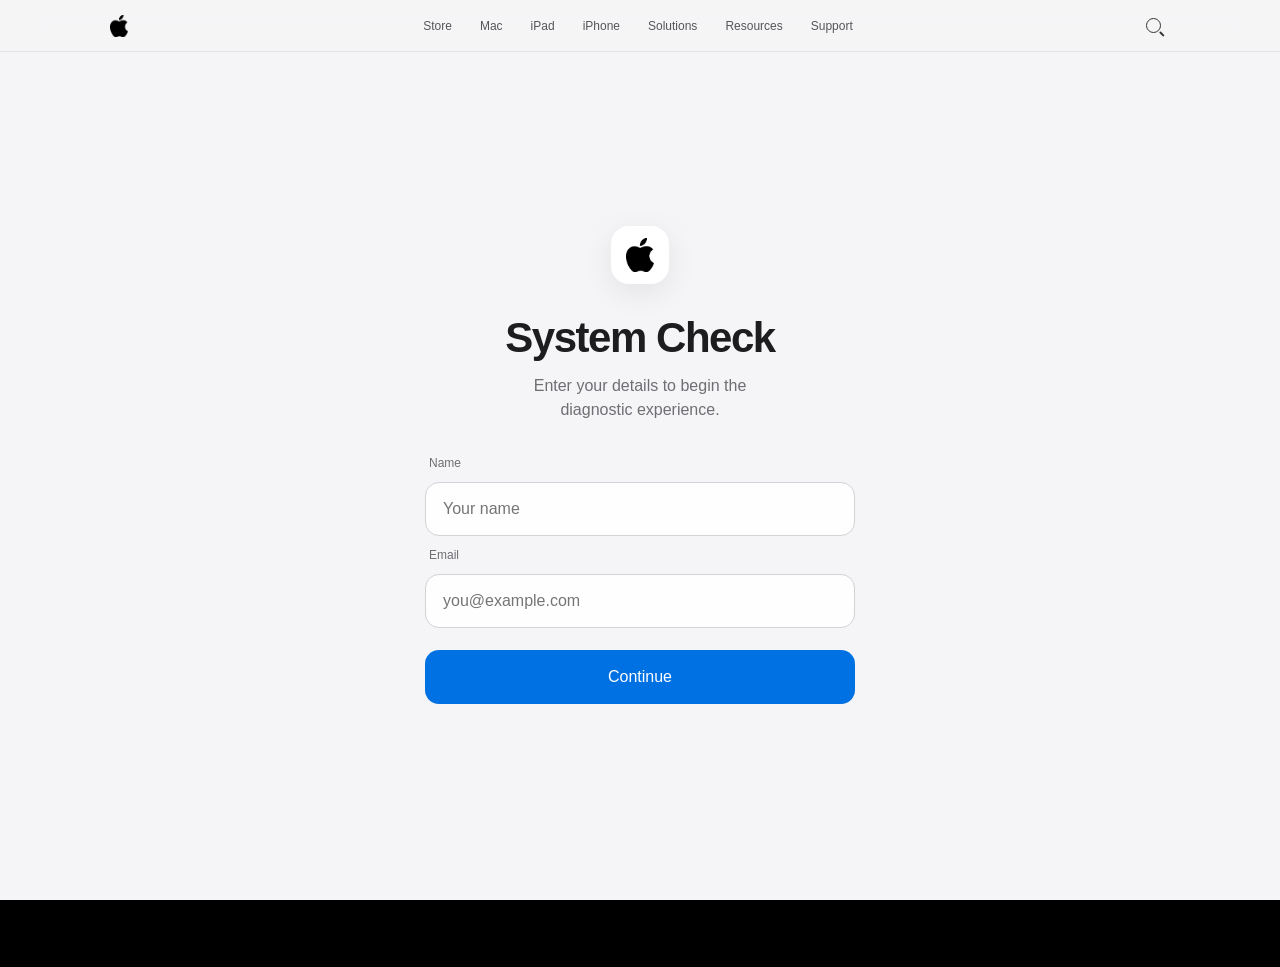
==== commit 267e1431: "updated html file" ====
--- a/ani.html
+++ b/ani.html
@@ -1510,7 +1510,7 @@
                     <a href="index.html">Store</a>
                     <a href="laptop.html">Mac</a>
                     <a href="tablet.html">iPad</a>
-                    <a href="phone.html">Phone</a>
+                    <a href="phone.html">iPhone</a>
                     <a href="ani.html">Solutions</a>
                     <a href="nda.html">Resources</a>
                     <a href="support.html">Support</a>
@@ -1559,7 +1559,7 @@
             <a href="index.html">Store</a>
                 <a href="laptop.html">Mac</a>
                 <a href="tablet.html">iPad</a>
-                <a href="phone.html">Phone</a>
+                <a href="phone.html">iPhone</a>
                 <a href="ani.html">Solutions</a>
                 <a href="nda.html">Resources</a>
                 <a href="support.html">Support</a>
